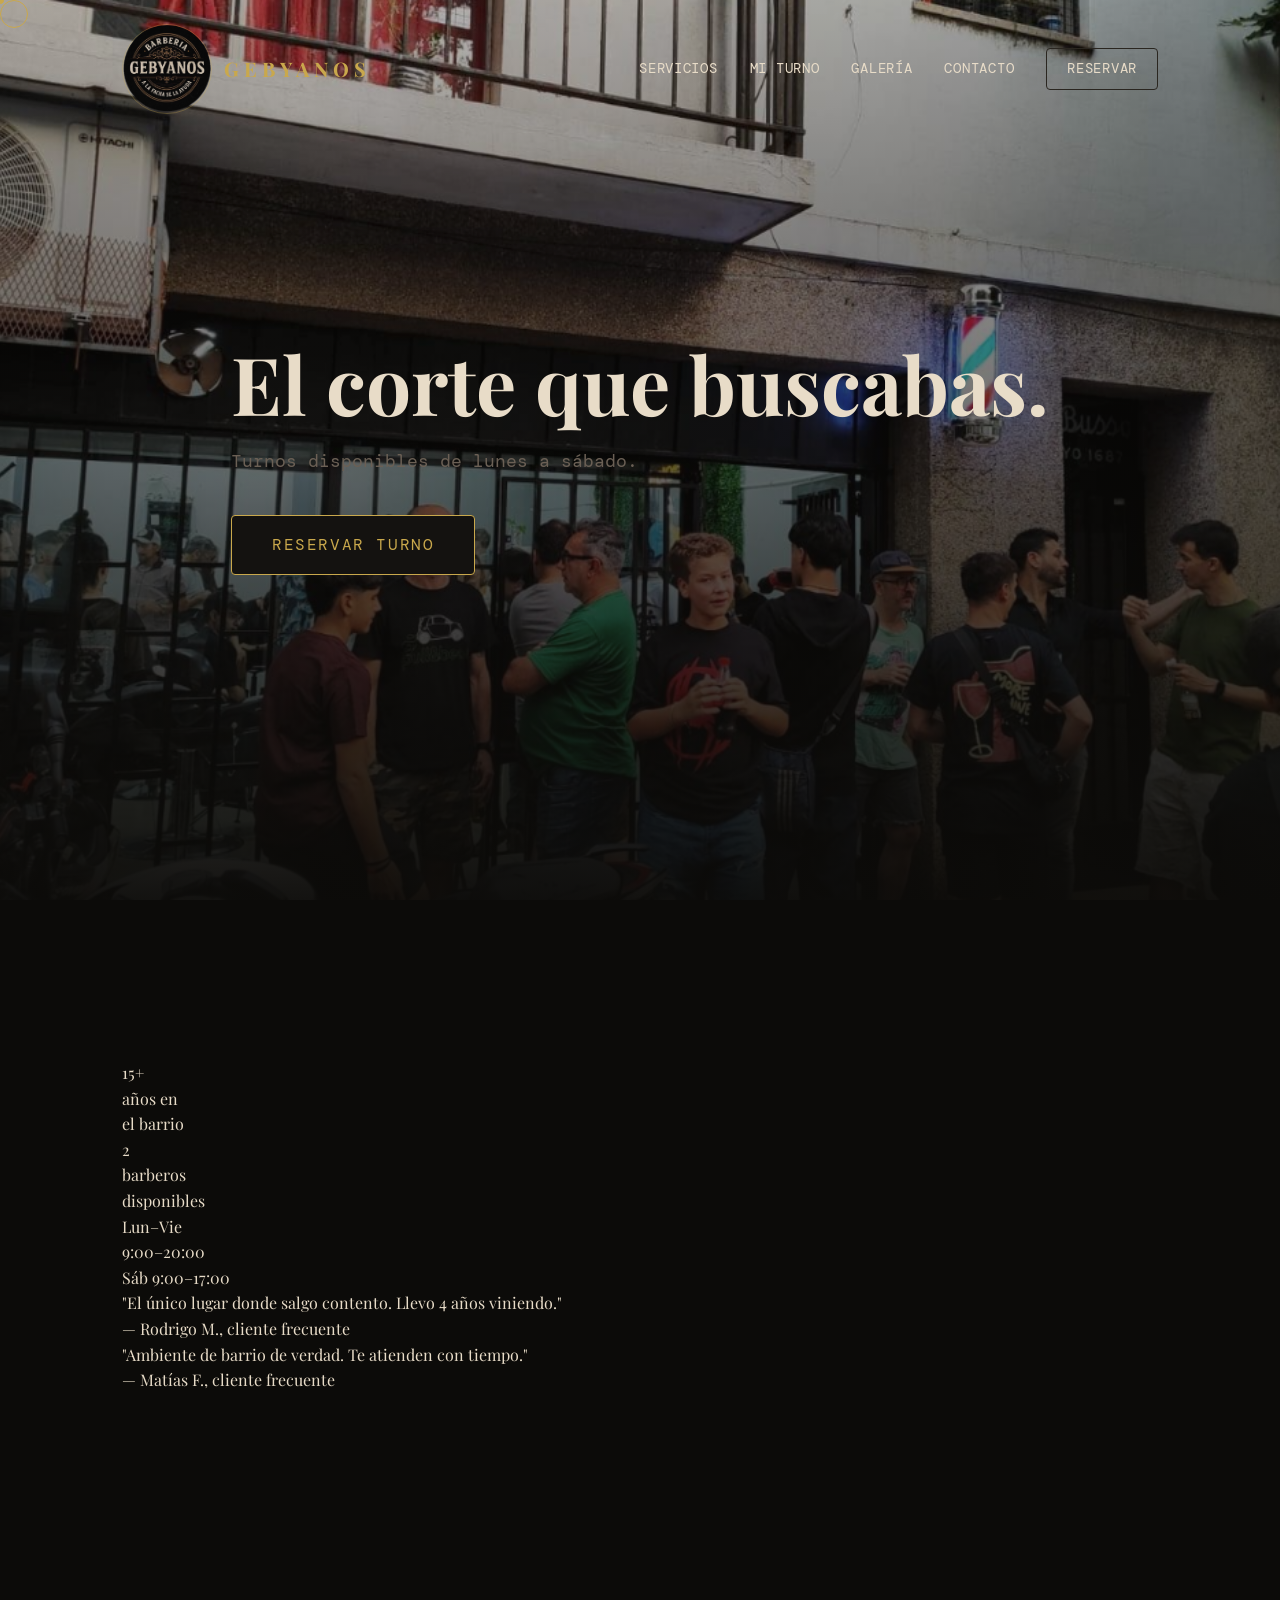
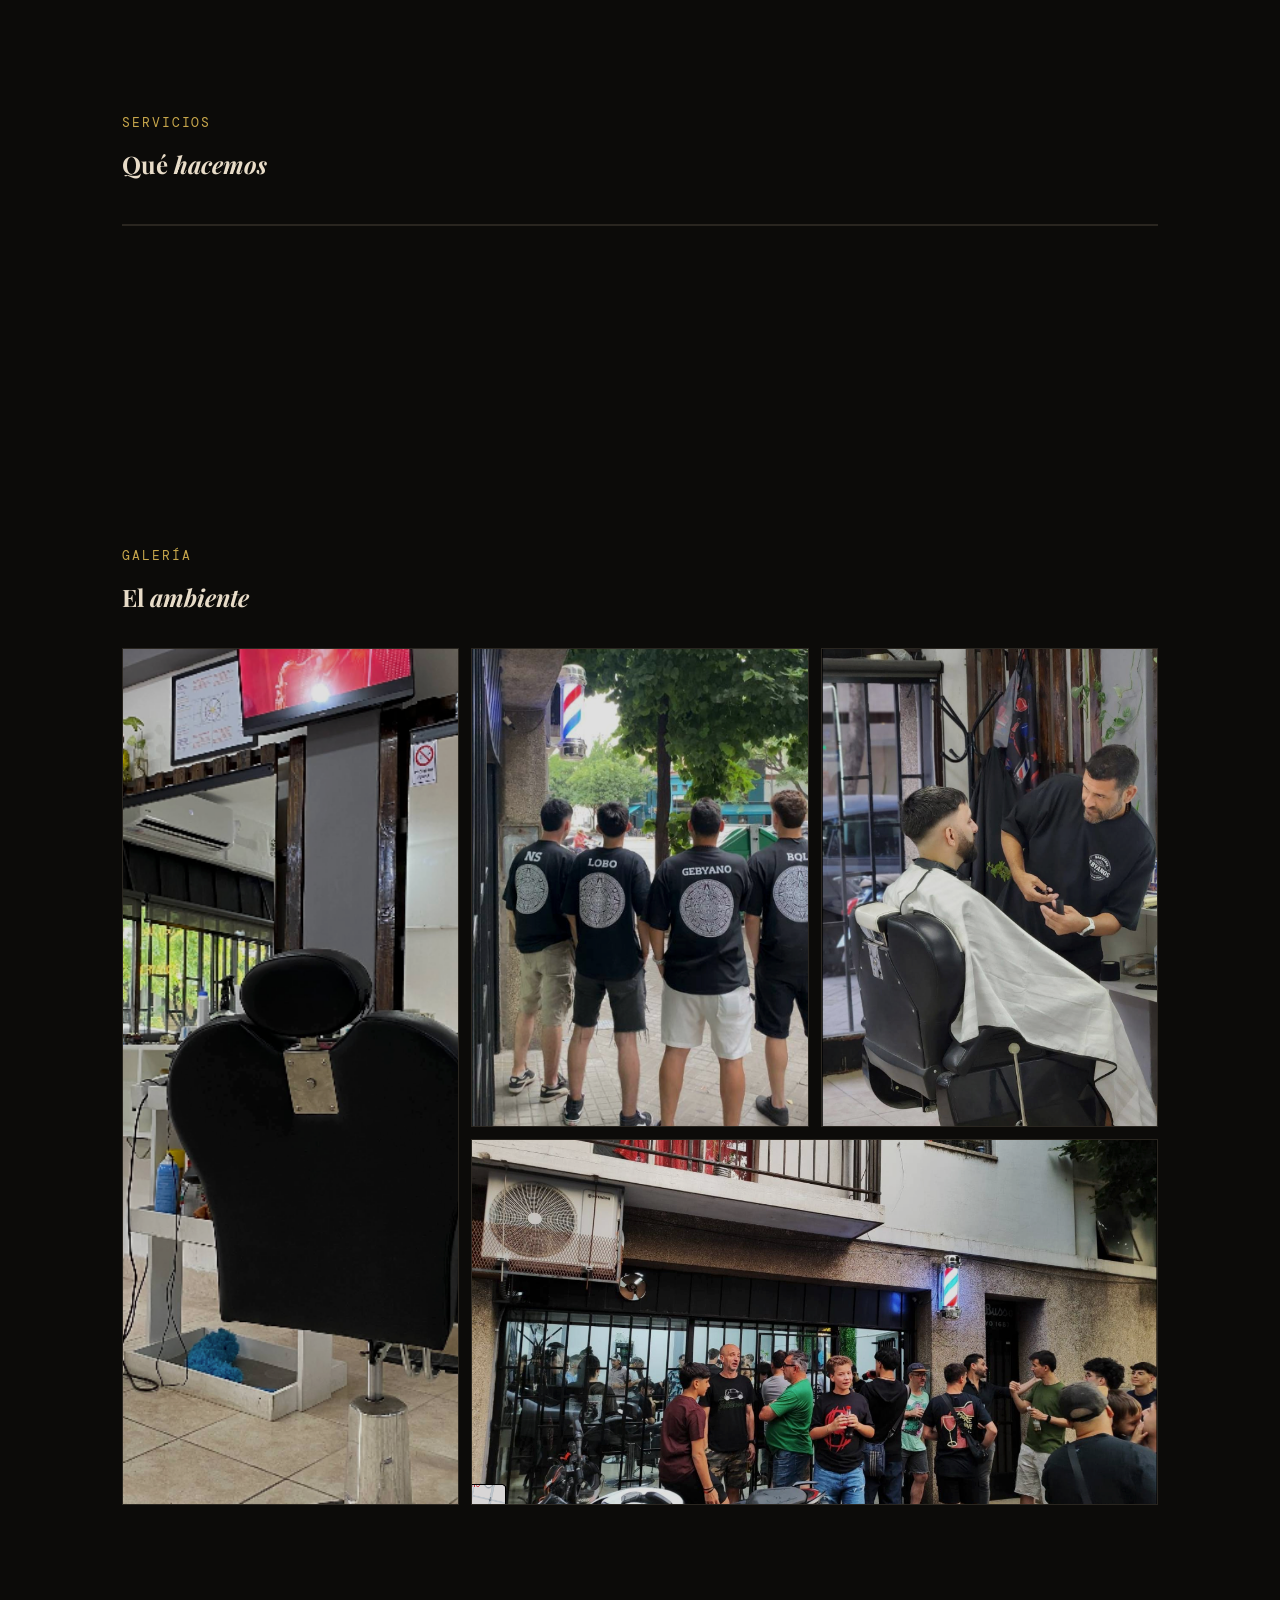
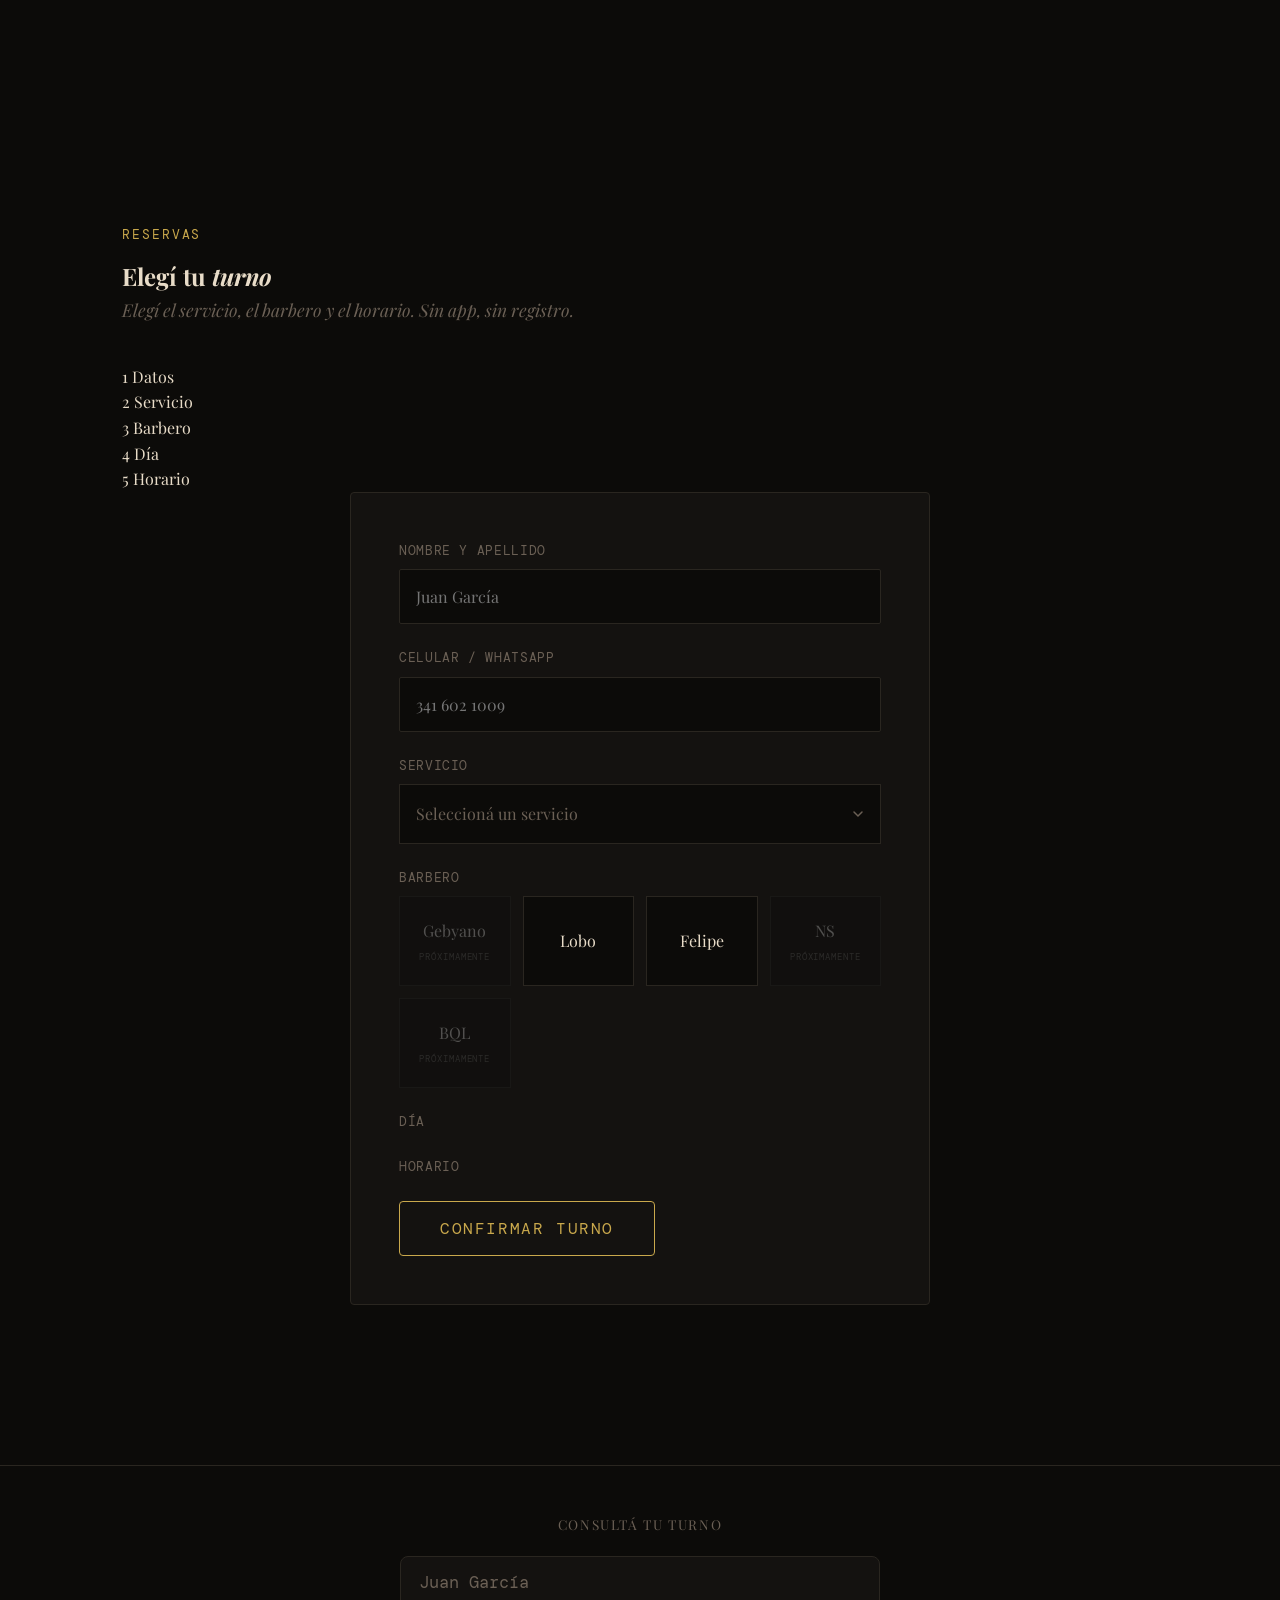
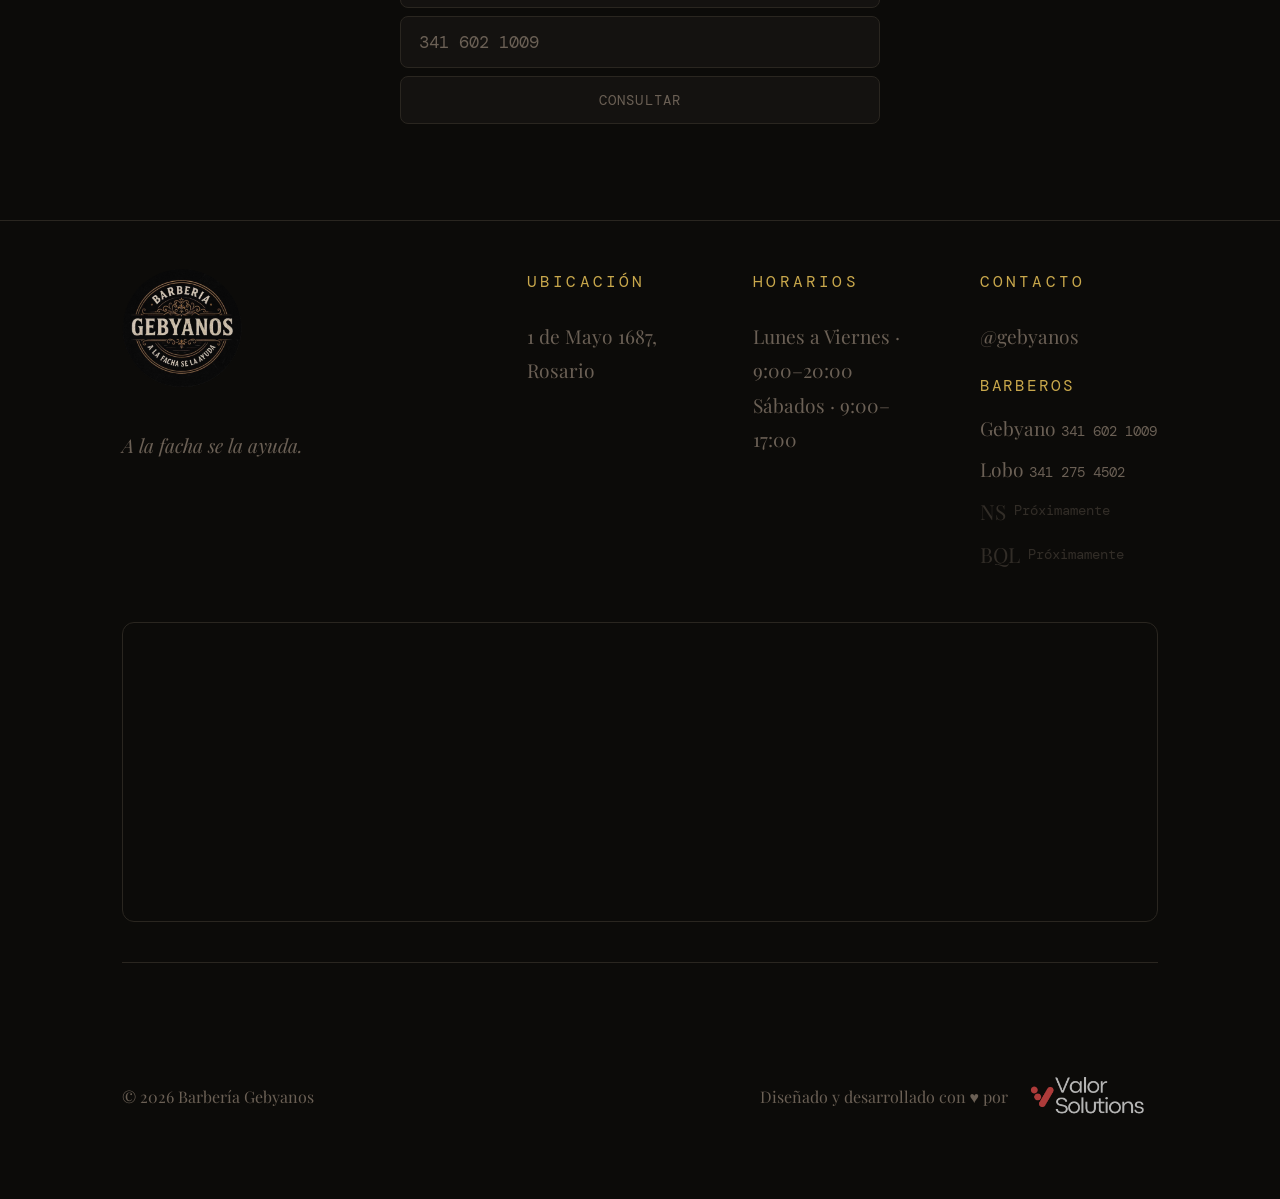
==== public/index.html @ 4392ec35 "feat(html): add social proof section, move gallery, add form steps and WA fallback markup Co-Authore" ====
<!DOCTYPE html>
<html lang="es">

<head>
    <meta charset="UTF-8">
    <meta name="viewport" content="width=device-width, initial-scale=1.0">
    <title>Gebyanos | Barbería de Barrio, Nivel de Autor</title>
    <meta name="description"
        content="Barbería clásica con estilo moderno en el corazón del barrio. Cortes de autor, afeitados tradicionales y atención personalizada.">

    <!-- Fonts -->
    <link rel="preconnect" href="https://fonts.googleapis.com">
    <link rel="preconnect" href="https://fonts.gstatic.com" crossorigin>
    <link
        href="https://fonts.googleapis.com/css2?family=DM+Mono:ital,wght@0,300;0,400;0,500;1,300;1,400;1,500&family=Playfair+Display:ital,wght@0,400..900;1,400..900&display=swap"
        rel="stylesheet">

    <link rel="stylesheet" href="css/style.css">
</head>

<body>
    <div id="custom-cursor">
        <div class="cursor-dot"></div>
        <div class="cursor-ring"></div>
    </div>

    <nav id="navbar">
        <div class="container nav-content">
            <a href="#" class="nav-logo">
                <img src="img/logo.jpg" alt="Gebyanos" class="nav-logo-img">
                <span>Gebyanos</span>
            </a>
            <div class="nav-links" id="nav-links">
                <a href="#servicios">Servicios</a>
                <a href="#mi-turno">Mi turno</a>
                <a href="#galeria">Galería</a>
                <a href="#contacto">Contacto</a>
                <a href="#reservar" class="btn-nav">Reservar</a>
            </div>
            <button class="nav-hamburger" id="nav-hamburger" aria-label="Menú">
                <span></span>
                <span></span>
                <span></span>
            </button>
        </div>
    </nav>

    <main>
        <section id="hero">
            <div class="hero-bg"></div>
            <div class="container hero-content">
                <h1 id="scramble-text" class="reveal">El corte que buscabas.</h1>
                <p class="subtitle reveal" style="transition-delay: 100ms;">Turnos disponibles de lunes a sábado.</p>
                <div class="hero-actions reveal" style="transition-delay: 200ms;">
                    <a href="#reservar" class="btn magnetic">Reservar turno</a>
                </div>
            </div>
        </section>

        <section id="prueba-social">
            <div class="container">
                <div class="stats-row reveal">
                    <div class="stat-item">
                        <div class="stat-number">15+</div>
                        <div class="stat-label">años en<br>el barrio</div>
                    </div>
                    <div class="stat-divider"></div>
                    <div class="stat-item">
                        <div class="stat-number">2</div>
                        <div class="stat-label">barberos<br>disponibles</div>
                    </div>
                    <div class="stat-divider"></div>
                    <div class="stat-item">
                        <div class="stat-number">Lun–Vie</div>
                        <div class="stat-label">9:00–20:00<br>Sáb 9:00–17:00</div>
                    </div>
                </div>
                <div class="testimonios-grid reveal" style="transition-delay: 100ms;">
                    <div class="testimonio-card">
                        <p class="testimonio-texto">"El único lugar donde salgo contento. Llevo 4 años viniendo."</p>
                        <div class="testimonio-autor">— Rodrigo M., cliente frecuente</div>
                    </div>
                    <div class="testimonio-card">
                        <p class="testimonio-texto">"Ambiente de barrio de verdad. Te atienden con tiempo."</p>
                        <div class="testimonio-autor">— Matías F., cliente frecuente</div>
                    </div>
                </div>
            </div>
        </section>

        <section id="servicios">
            <div class="container">
                <div class="section-label">Servicios</div>
                <h2>Qué <em>hacemos</em></h2>

                <div id="servicios-grid" class="servicios-grid reveal"></div>

                <!-- Promos -->
                <div id="promos-wrapper" class="promos-wrapper reveal" style="display:none">
                    <div class="section-label" style="margin-top: 4rem;">Promos</div>
                    <div id="promos-grid" class="promos-grid"></div>
                </div>

            </div>
        </section>

        <section id="galeria">
            <div class="container">
                <div class="section-label">Galería</div>
                <h2>El <em>ambiente</em></h2>
                <div class="galeria-grid reveal">
                    <div class="galeria-item">
                        <img src="img/foto-3.jpg" alt="Barbero en acción" loading="lazy">
                    </div>
                    <div class="galeria-item">
                        <img src="img/foto-2.jpg" alt="Equipo Gebyanos" loading="lazy">
                    </div>
                    <div class="galeria-item">
                        <img src="img/foto-1.jpg" alt="Interior del local" loading="lazy">
                    </div>
                    <div class="galeria-item">
                        <img src="img/foto-4.jpg" alt="El local" loading="lazy">
                    </div>
                </div>
            </div>
        </section>

        <section id="reservar">
            <div class="container">
                <div class="section-label">Reservas</div>
                <h2>Elegí tu <em>turno</em></h2>
                <p class="reservar-sub reveal">Elegí el servicio, el barbero y el horario. Sin app, sin registro.
                </p>

                <div class="form-steps reveal" id="form-steps">
                    <div class="form-step active" data-step="1">
                        <span class="step-num">1</span>
                        <span class="step-label">Datos</span>
                    </div>
                    <div class="form-step" data-step="2">
                        <span class="step-num">2</span>
                        <span class="step-label">Servicio</span>
                    </div>
                    <div class="form-step" data-step="3">
                        <span class="step-num">3</span>
                        <span class="step-label">Barbero</span>
                    </div>
                    <div class="form-step" data-step="4">
                        <span class="step-num">4</span>
                        <span class="step-label">Día</span>
                    </div>
                    <div class="form-step" data-step="5">
                        <span class="step-num">5</span>
                        <span class="step-label">Horario</span>
                    </div>
                </div>

                <form id="reserva-form" class="reserva-form reveal">

                    <div class="form-group">
                        <label>Nombre y apellido</label>
                        <input type="text" id="reserva-nombre" placeholder="Juan García" autocomplete="off"
                            required>
                    </div>

                    <div class="form-group">
                        <label>Celular / WhatsApp</label>
                        <input type="tel" id="reserva-telefono" placeholder="341 602 1009" autocomplete="tel"
                            required>
                    </div>

                    <div class="form-group">
                        <label>Servicio</label>
                        <div class="custom-select" id="custom-select-servicio">
                            <div class="custom-select-trigger" role="button" tabindex="0"
                                 aria-haspopup="listbox" aria-expanded="false"
                                 aria-controls="select-servicio-dropdown">
                                <span id="select-servicio-display">Seleccioná un servicio</span>
                                <svg width="12" height="12" viewBox="0 0 12 12" fill="none" aria-hidden="true">
                                    <path d="M2 4l4 4 4-4" stroke="currentColor" stroke-width="1.5"
                                        stroke-linecap="round" />
                                </svg>
                            </div>
                            <div class="custom-select-dropdown" role="listbox"
                                 id="select-servicio-dropdown" aria-label="Servicio">
                                <div class="select-option" role="option" aria-selected="false" data-value="Corte">Corte</div>
                                <div class="select-option" role="option" aria-selected="false" data-value="Corte + Barba">Corte + Barba</div>
                                <div class="select-option" role="option" aria-selected="false" data-value="Barba">Barba</div>
                                <div class="select-option" role="option" aria-selected="false" data-value="Afeitado">Afeitado</div>
                                <div class="select-option" role="option" aria-selected="false" data-value="Niños 10-13 años">Niños 10–13 años</div>
                                <div class="select-option" role="option" aria-selected="false" data-value="Niños 0-9 años">Niños 0–9 años</div>
                            </div>
                        </div>
                        <input type="hidden" name="servicio" id="servicio-value" required>
                    </div>

                    <div class="form-group">
                        <label>Barbero</label>
                        <div class="barberos-grid" id="barberos-grid"></div>
                    </div>

                    <div class="form-group" id="day-picker-wrapper">
                        <label id="day-picker-label">Día</label>
                        <div id="day-picker" aria-live="polite" aria-labelledby="day-picker-label" style="display:none;"></div>
                    </div>

                    <div class="form-group" id="slot-picker-wrapper">
                        <label id="slot-picker-label">Horario</label>
                        <div id="slot-picker" aria-live="polite" aria-labelledby="slot-picker-label" style="display:none;"></div>
                        <div id="slots-fallback" class="slots-fallback" style="display:none;">
                            <p>No pudimos cargar los horarios disponibles.</p>
                            <a id="slots-fallback-wa" href="#" target="_blank" rel="noopener" class="btn-slots-fallback">
                                Escribinos por WhatsApp →
                            </a>
                        </div>
                    </div>

                    <button type="submit" class="btn magnetic btn-incomplete" id="reserva-btn">
                        Confirmar turno
                    </button>
                    <div id="reserva-btn-tooltip" class="reserva-btn-tooltip" style="display:none;">
                        Completá los pasos anteriores para confirmar.
                    </div>

                </form>

                <!-- ── Pantalla de confirmación ── -->
                <div id="reserva-confirmacion" style="display:none">
                  <div class="confirm-wrap">
                    <div class="confirm-icon">✓</div>
                    <h3 class="confirm-title">Turno confirmado</h3>
                    <div class="confirm-details" id="confirm-details"></div>
                    <div class="confirm-actions">
                      <a id="btn-gcal" href="#" target="_blank" rel="noopener" class="btn-confirm-cal">
                        <svg viewBox="0 0 24 24" fill="none" stroke="currentColor" stroke-width="1.5"><rect x="3" y="4" width="18" height="18" rx="2"/><line x1="16" y1="2" x2="16" y2="6"/><line x1="8" y1="2" x2="8" y2="6"/><line x1="3" y1="10" x2="21" y2="10"/></svg>
                        Agregar al calendario
                      </a>
                      <button class="btn-confirm-new" id="btn-nueva-reserva">Hacer otra reserva</button>
                    </div>
                  </div>
                </div>
            </div>
        </section>

        <!-- ── Consultar mi turno ── -->
        <section id="mi-turno">
          <div class="container">
            <div class="mi-turno-wrap">
              <div class="mi-turno-label">Consultá tu turno</div>
              <div class="mi-turno-form">
                <input type="text" id="mi-turno-nombre" placeholder="Juan García" autocomplete="off">
                <input type="tel" id="mi-turno-tel" placeholder="341 602 1009" autocomplete="tel">
                <button id="mi-turno-btn">Consultar</button>
              </div>
              <div id="mi-turno-result"></div>
            </div>
          </div>
        </section>

    </main>

    <footer id="contacto">
        <div class="container">
            <div class="footer-grid">
                <div class="footer-col">
                    <img src="img/logo.jpg" alt="Gebyanos" class="footer-logo">
                    <p class="footer-tagline">A la facha se la ayuda.</p>
                </div>
                <div class="footer-col">
                    <div class="footer-label">Ubicación</div>
                    <p>1 de Mayo 1687, Rosario</p>
                </div>
                <div class="footer-col">
                    <div class="footer-label">Horarios</div>
                    <p>Lunes a Viernes · 9:00–20:00</p>
                    <p>Sábados · 9:00–17:00</p>
                </div>
                <div class="footer-col">
                    <div class="footer-label">Contacto</div>
                    <a href="https://instagram.com/gebyanos" target="_blank">@gebyanos</a>
                    <div class="footer-barberos">
                        <div class="footer-barbero-label">Barberos</div>
                        <a href="https://wa.me/5493416021009" target="_blank" class="footer-barbero-link">
                            Gebyano <span>341 602 1009</span>
                        </a>
                        <a href="https://wa.me/5493412754502" target="_blank" class="footer-barbero-link">
                            Lobo <span>341 275 4502</span>
                        </a>
                        <span class="footer-barbero-link footer-barbero-muted">NS <span>Próximamente</span></span>
                        <span class="footer-barbero-link footer-barbero-muted">BQL <span>Próximamente</span></span>
                    </div>
                </div>
            </div>
            <div class="footer-map">
                <iframe
                    src="https://maps.google.com/maps?q=1+de+Mayo+1687,+Rosario,+Santa+Fe,+Argentina&output=embed"
                    loading="lazy"
                    allowfullscreen
                    referrerpolicy="no-referrer-when-downgrade"
                    title="Ubicación Barbería Gebyanos">
                </iframe>
            </div>
            <div class="footer-bottom">
                <p>© 2026 Barbería Gebyanos</p>
                <span class="footer-credit">
                    Diseñado y desarrollado con ♥ por
                    <a href="https://valor-solutions.pages.dev" target="_blank">
                        <img src="img/Valor Solutions-blanca.png" alt="Valor Solutions" class="footer-vs-logo">
                    </a>
                </span>
            </div>
        </div>
    </footer>

    <script src="js/main.js?v=1.1"></script>
</body>

</html>
---- public/css/style.css ----
:root {
  --bg: #0c0b09;
  --surface: #141210;
  --border: #2a2620;
  --gold: #c9a84c;
  --text: #e8dcc8;
  --muted: #6b6055;

  --font-serif: 'Playfair Display', serif;
  --font-mono: 'DM Mono', monospace;

  --transition: all 0.4s cubic-bezier(0.23, 1, 0.32, 1);
}

* {
  margin: 0;
  padding: 0;
  box-sizing: border-box;
  -webkit-font-smoothing: antialiased;
}

html {
  scroll-behavior: smooth;
  cursor: none;
  /* Custom cursor */
}

body {
  background-color: var(--bg);
  color: var(--text);
  font-family: var(--font-serif);
  line-height: 1.6;
  overflow-x: hidden;
}

a,
button,
select,
input,
textarea {
  cursor: inherit;
  /* Inherit from html to use custom cursor */
}

.container {
  max-width: 1100px;
  margin: 0 auto;
  padding: 0 2rem;
}

.text-center {
  text-align: center;
}

.max-w-sm {
  max-width: 500px;
  margin-left: auto;
  margin-right: auto;
}

.w-full {
  width: 100%;
}

/* Custom Cursor */
#custom-cursor {
  position: fixed;
  top: 0;
  left: 0;
  pointer-events: none;
  z-index: 9999;
}

.cursor-dot {
  width: 8px;
  height: 8px;
  background: var(--gold);
  border-radius: 50%;
  position: absolute;
  transform: translate(-50%, -50%);
}

.cursor-ring {
  width: 28px;
  height: 28px;
  border: 1px solid var(--gold);
  border-radius: 50%;
  position: absolute;
  transform: translate(-50%, -50%);
  transition: width 0.3s, height 0.3s, border-color 0.3s;
}

body.active-hover .cursor-ring {
  width: 48px;
  height: 48px;
  background: rgba(201, 168, 76, 0.1);
  border-color: transparent;
}

body.mousedown .cursor-ring {
  width: 20px;
  height: 20px;
}

/* Nav */
#navbar {
  position: fixed;
  top: 0;
  width: 100%;
  z-index: 100;
  padding: 1.5rem 0;
  transition: background 0.4s cubic-bezier(0.23, 1, 0.32, 1),
              padding 0.4s cubic-bezier(0.23, 1, 0.32, 1);
}

#navbar.scrolled {
  background: rgba(12, 11, 9, 0.9);
  backdrop-filter: blur(12px);
  padding: 1rem 0;
  border-bottom: 1px solid var(--border);
}

.nav-content {
  display: flex;
  justify-content: space-between;
  align-items: center;
}

.nav-logo {
  display: flex;
  align-items: center;
  gap: 0.75rem;
  text-decoration: none;
}

.nav-logo-img {
  width: 90px;
  height: 90px;
  border-radius: 50%;
  object-fit: cover;
  border: 1px solid rgba(201, 168, 76, 0.3);
  /* Using alpha for gold-dim if not defined */
}

.nav-logo span {
  font-family: 'Playfair Display', serif;
  font-size: 1.25rem;
  font-weight: 700;
  letter-spacing: 0.25em;
  text-transform: uppercase;
  color: var(--gold);
}

.nav-links {
  display: flex;
  gap: 2rem;
  align-items: center;
}

.nav-links a {
  text-decoration: none;
  color: var(--text);
  font-family: var(--font-mono);
  font-size: 0.9rem;
  text-transform: uppercase;
  letter-spacing: 0.05em;
  transition: color 0.3s;
}

.nav-links a:hover {
  color: var(--gold);
}

.btn-nav {
  padding: 0.5rem 1.25rem;
  border: 1px solid var(--border);
  border-radius: 4px;
}

/* Hero */
#hero {
  height: 100vh;
  display: flex;
  align-items: center;
  position: relative;
  overflow: hidden;
}

.grid-bg {
  position: absolute;
  top: 0;
  left: 0;
  width: 100%;
  height: 100%;
  background-image:
    linear-gradient(var(--border) 1px, transparent 1px),
    linear-gradient(90deg, var(--border) 1px, transparent 1px);
  background-size: 50px 50px;
  opacity: 0.15;
  z-index: -1;
}

#hero .hero-bg {
  position: absolute;
  inset: 0;
  background-image: url('../img/foto-4.jpg');
  background-size: cover;
  background-position: center 30%;
  z-index: 0;
}

#hero .hero-bg::after {
  content: '';
  position: absolute;
  inset: 0;
  background: linear-gradient(to top,
      rgba(12, 11, 9, 0.97) 0%,
      rgba(12, 11, 9, 0.6) 50%,
      rgba(12, 11, 9, 0.3) 100%);
}

.hero-content {
  position: relative;
  z-index: 1;
}

.subtitle {
  font-family: var(--font-mono);
  color: var(--muted);
  font-size: 1.1rem;
  margin-bottom: 2.5rem;
}

/* Buttons */
.btn {
  display: inline-block;
  padding: 1rem 2.5rem;
  background: var(--surface);
  color: var(--gold);
  text-decoration: none;
  font-family: var(--font-mono);
  font-size: 1rem;
  text-transform: uppercase;
  letter-spacing: 0.1em;
  border: 1px solid var(--gold);
  border-radius: 4px;
  transition: var(--transition);
  position: relative;
  overflow: hidden;
}

.btn:hover {
  background: var(--gold);
  color: var(--bg);
}

/* Sections */
section {
  padding: 10rem 0;
  scroll-margin-top: 90px;
}

.section-title {
  font-size: 3rem;
  margin-bottom: 4rem;
  position: relative;
  display: inline-block;
}

.section-title::after {
  content: '';
  position: absolute;
  bottom: -10px;
  left: 50%;
  transform: translateX(-50%);
  width: 40px;
  height: 1px;
  background: var(--gold);
}

.section-label {
  font-family: var(--font-mono);
  font-size: 0.8rem;
  letter-spacing: 0.15em;
  text-transform: uppercase;
  color: var(--gold);
  margin-bottom: 0.75rem;
}

/* Services */
.servicios-grid {
  display: grid;
  grid-template-columns: repeat(3, 1fr);
  gap: 1px;
  background: var(--border);
  border: 1px solid var(--border);
  margin-top: 2.5rem;
}

.servicio-card {
  background: var(--surface);
  padding: 2rem 1.75rem;
  display: flex;
  flex-direction: column;
  gap: 0.5rem;
  transition: background 250ms;
  align-items: flex-start;
  /* Reset align-items from previous project */
  text-align: left;
}

.servicio-card:hover {
  background: #1e1b17;
  transform: none;
  /* Disable previous transform */
}

.servicio-nombre {
  font-family: 'Playfair Display', serif;
  font-size: 1.6rem;
  color: var(--text);
}

.servicio-incluye {
  font-size: 1rem;
  color: var(--muted);
  font-style: italic;
  line-height: 1.5;
  flex: 1;
}

.servicio-precio {
  font-family: 'DM Mono', monospace;
  font-size: 1.3rem;
  color: var(--gold);
  margin-top: 0.75rem;
}

/* Promos */
.promos-grid {
  display: grid;
  grid-template-columns: repeat(3, 1fr);
  gap: 1rem;
  margin-top: 1.5rem;
}

.promo-card {
  border: 1px solid var(--border);
  padding: 1.75rem;
  position: relative;
  background: var(--surface);
  transition: border-color 250ms;
}

.promo-card:hover {
  border-color: var(--gold-dim);
}

.promo-especial {
  border-color: var(--gold-dim);
}

.promo-badge {
  font-family: 'DM Mono', monospace;
  font-size: 0.6rem;
  letter-spacing: 0.15em;
  text-transform: uppercase;
  color: var(--gold);
  border: 1px solid rgba(201, 168, 76, 0.3);
  /* Using alpha for gold-dim */
  display: inline-block;
  padding: 0.2rem 0.6rem;
  margin-bottom: 0.75rem;
}

.promo-nombre {
  font-family: 'Playfair Display', serif;
  font-size: 1.6rem;
  color: var(--text);
  margin-bottom: 0.5rem;
}

.promo-precio {
  font-family: 'DM Mono', monospace;
  font-size: 1.3rem;
  color: var(--gold);
  margin-bottom: 0.5rem;
}

.promo-precio span {
  font-size: 0.75rem;
  color: var(--muted);
}

.promo-nota {
  font-size: 1rem;
  color: var(--muted);
  font-style: italic;
  line-height: 1.5;
}

/* Gallery - Mosaic Grid */
.galeria-grid {
  display: grid;
  grid-template-columns: repeat(3, 1fr);
  grid-template-rows: auto;
  gap: 0.75rem;
  margin-top: 2rem;
}

/* foto-3 ocupa 2 filas — es la más impactante (barbero trabajando) */
.galeria-item:nth-child(1) {
  grid-row: span 2;
}

.galeria-item {
  overflow: hidden;
  border: 1px solid var(--border);
  background: var(--surface);
}

.galeria-item img {
  width: 100%;
  height: 100%;
  object-fit: cover;
  display: block;
  filter: brightness(0.88);
  transition: filter 400ms cubic-bezier(0.16, 1, 0.3, 1),
    transform 400ms cubic-bezier(0.16, 1, 0.3, 1);
}

.galeria-item:hover img {
  filter: brightness(1);
  transform: scale(1.03);
}

/* foto-4 (exterior con gente) ocupa el ancho completo abajo */
.galeria-item:nth-child(4) {
  grid-column: span 2;
}

/* Forms */
#reserva-form {
  background: var(--surface);
  padding: 3rem;
  border: 1px solid var(--border);
  border-radius: 4px;
}

.form-group {
  margin-bottom: 1.5rem;
  text-align: left;
}

.form-group label {
  display: block;
  font-family: var(--font-mono);
  font-size: 0.8rem;
  color: var(--muted);
  margin-bottom: 0.5rem;
  text-transform: uppercase;
  letter-spacing: 0.05em;
}

input,
textarea {
  width: 100%;
  padding: 1rem;
  background: var(--bg);
  border: 1px solid var(--border);
  color: var(--text);
  font-family: var(--font-serif);
  font-size: 1rem;
  border-radius: 2px;
  transition: border-color 0.3s;
}

input:focus,
textarea:focus {
  outline: none;
  border-color: var(--gold);
}

.custom-select {
  position: relative;
  user-select: none;
}

.custom-select-trigger {
  width: 100%;
  background: var(--bg);
  border: 1px solid var(--border);
  color: var(--muted);
  padding: 1rem;
  font-family: var(--font-serif);
  font-size: 1rem;
  display: flex;
  justify-content: space-between;
  align-items: center;
  cursor: pointer;
  transition: border-color 250ms, color 250ms;
}

.custom-select-trigger:hover,
.custom-select.open .custom-select-trigger {
  border-color: var(--gold);
  color: var(--text);
}

.custom-select-trigger svg {
  color: var(--muted);
  transition: transform 250ms cubic-bezier(0.16, 1, 0.3, 1);
  flex-shrink: 0;
}

.custom-select.open .custom-select-trigger svg {
  transform: rotate(180deg);
}

.custom-select-dropdown {
  position: absolute;
  top: calc(100% + 4px);
  left: 0;
  right: 0;
  background: var(--surface);
  border: 1px solid var(--gold);
  z-index: 50;
  opacity: 0;
  transform: translateY(-8px);
  pointer-events: none;
  transition: opacity 200ms, transform 200ms cubic-bezier(0.16, 1, 0.3, 1);
  max-height: 320px;
  overflow-y: auto;
}

.custom-select.open .custom-select-dropdown {
  opacity: 1;
  transform: translateY(0);
  pointer-events: all;
}

.select-option {
  padding: 0.85rem 1rem;
  display: flex;
  justify-content: space-between;
  align-items: center;
  cursor: pointer;
  font-family: var(--font-serif);
  font-size: 1rem;
  color: var(--text);
  transition: background 150ms;
  border-bottom: 1px solid var(--border);
}

.select-option:last-child {
  border-bottom: none;
}

.select-option:hover {
  background: rgba(201, 168, 76, 0.08);
}

.select-option.selected {
  color: var(--gold);
}

.select-option span {
  font-family: var(--font-mono);
  font-size: 0.75rem;
  color: var(--gold);
}

.select-option-divider {
  border-top: 1px solid var(--gold) !important;
}

textarea {
  height: 120px;
  resize: vertical;
}

.form-status {
  margin-top: 1.5rem;
  font-family: var(--font-mono);
  font-size: 0.9rem;
  text-align: center;
}

.form-status.success {
  color: #81c784;
}

.form-status.error {
  color: #e57373;
}

/* ── Mi turno ── */
#mi-turno {
  padding: 3rem 0 4rem;
  border-top: 1px solid var(--border);
  scroll-margin-top: 90px;
}
.mi-turno-wrap {
  max-width: 480px; margin: 0 auto; text-align: center;
}
.mi-turno-label {
  font-size: 0.85rem; letter-spacing: 0.12em; text-transform: uppercase;
  color: var(--muted); margin-bottom: 1.25rem;
}
.mi-turno-form {
  display: flex; flex-direction: column; gap: 0.5rem;
}
.mi-turno-form input {
  width: 100%; background: var(--surface); border: 1px solid var(--border); border-radius: 8px;
  color: var(--text); font-family: var(--font-mono); font-size: 1.05rem;
  padding: 0.875rem 1.125rem; outline: none; transition: border-color 200ms;
}
.mi-turno-form input:focus { border-color: var(--gold); }
.mi-turno-form input::placeholder { color: var(--muted); }
.mi-turno-form button {
  width: 100%; background: var(--surface); border: 1px solid var(--border); border-radius: 8px;
  color: var(--muted); font-family: var(--font-mono); font-size: 0.875rem;
  letter-spacing: 0.08em; text-transform: uppercase;
  padding: 0.875rem 1.5rem; cursor: pointer;
  transition: color 200ms, border-color 200ms;
}
.mi-turno-form button:hover { color: var(--text); border-color: var(--muted); }
#mi-turno-result { margin-top: 1rem; min-height: 1rem; }
.mi-turno-card {
  background: var(--surface); border: 1px solid var(--border); border-radius: 10px;
  padding: 1.25rem 1.5rem; text-align: left;
}
.mi-turno-card-fecha {
  font-family: var(--font-serif); font-size: 1.1rem; color: var(--gold);
  margin-bottom: 0.75rem;
}
.mi-turno-card-rows { display: flex; flex-direction: column; gap: 0.375rem; }
.mi-turno-card-row {
  display: flex; justify-content: space-between; align-items: center;
  font-size: 0.8rem; padding: 0.375rem 0;
  border-bottom: 1px solid var(--border);
}
.mi-turno-card-row:last-child { border-bottom: none; }
.mi-turno-card-row span:first-child { color: var(--muted); }
.mi-turno-card-row span:last-child  { color: var(--text); font-weight: 500; }
.mi-turno-none {
  font-size: 0.82rem; color: var(--muted); padding: 0.5rem 0;
}
.mi-turno-loading { font-size: 0.82rem; color: var(--muted); padding: 0.5rem 0; }
.mi-turno-actions {
  display: flex; gap: 0.5rem; margin-top: 1rem; padding-top: 0.75rem;
  border-top: 1px solid var(--border);
}
.mi-turno-edit-btn, .mi-turno-cancel-btn {
  flex: 1; padding: 0.5rem 0.75rem; border-radius: 6px; font-family: var(--font-mono);
  font-size: 0.75rem; border: 1px solid var(--border); background: transparent;
  transition: color 200ms, border-color 200ms;
}
.mi-turno-edit-btn { color: var(--text); }
.mi-turno-edit-btn:hover { border-color: var(--gold); color: var(--gold); }
.mi-turno-cancel-btn { color: var(--muted); }
.mi-turno-cancel-btn:hover { border-color: #e05252; color: #e05252; }
.mi-turno-confirm-cancel {
  background: var(--surface); border: 1px solid var(--border); border-radius: 10px;
  padding: 1rem 1.25rem; margin-top: 0.5rem; text-align: center;
}
.mi-turno-confirm-cancel p { font-size: 0.85rem; margin-bottom: 0.75rem; }
.mi-turno-confirm-btns { display: flex; gap: 0.5rem; justify-content: center; }
.mi-turno-confirm-btns button {
  padding: 0.4rem 1rem; border-radius: 6px; font-family: var(--font-mono);
  font-size: 0.75rem; border: 1px solid var(--border); background: transparent; color: var(--muted);
  transition: color 200ms, border-color 200ms;
}
.mi-turno-confirm-btns button:first-child:hover { color: #e05252; border-color: #e05252; }
.mi-turno-confirm-btns button:last-child:hover { color: var(--text); border-color: var(--muted); }
.mi-turno-edit-panel-inner {
  background: var(--surface); border: 1px solid var(--border); border-radius: 10px;
  padding: 1.25rem; margin-top: 0.5rem;
}
.mi-turno-edit-section-label {
  font-size: 0.68rem; letter-spacing: 0.1em; text-transform: uppercase;
  color: var(--muted); margin-bottom: 0.75rem;
}
.mi-turno-edit-footer {
  display: none; gap: 0.5rem; margin-top: 1rem;
}
.mi-turno-edit-confirm {
  flex: 1; padding: 0.6rem 1rem; background: var(--gold); color: #0c0b09;
  border: none; border-radius: 6px; font-family: var(--font-mono); font-size: 0.8rem;
  font-weight: 500;
}
.mi-turno-edit-confirm:hover { opacity: 0.9; }
.mi-turno-edit-cancelar {
  padding: 0.6rem 1rem; background: transparent; border: 1px solid var(--border);
  border-radius: 6px; font-family: var(--font-mono); font-size: 0.8rem; color: var(--muted);
}
.mi-turno-edit-cancelar:hover { color: var(--text); border-color: var(--muted); }

/* Footer */
footer {
  margin-top: 0;
  padding-top: 3rem;
  padding-bottom: 2rem;
  border-top: 1px solid var(--border);
  scroll-margin-top: 90px;
}

.footer-grid {
  display: grid;
  grid-template-columns: 2fr 1fr 1fr 1fr;
  gap: 3rem;
  margin-bottom: 3rem;
}

.footer-logo {
  width: 120px;
  height: 120px;
  border-radius: 50%;
  object-fit: cover;
  margin-bottom: 2rem;
}

.footer-tagline {
  font-style: italic;
  color: var(--muted);
  font-size: 1.1rem;
}

.footer-label {
  font-family: var(--font-mono);
  font-size: 1rem;
  letter-spacing: 0.2em;
  text-transform: uppercase;
  color: var(--gold);
  margin-bottom: 1.5rem;
}

.footer-col p,
.footer-col a {
  font-size: 1.2rem;
  color: var(--muted);
  text-decoration: none;
  display: block;
  line-height: 1.8;
  transition: color 200ms;
}

.footer-col a:hover {
  color: var(--text);
}

.footer-bottom {
  display: flex;
  justify-content: space-between;
  align-items: center;
  padding-top: 4rem;
  border-top: 1px solid var(--border);
  font-size: 1rem;
  color: var(--muted);
}

.footer-credit {
  display: flex;
  align-items: center;
}

.footer-map {
  width: 100%;
  height: 300px;
  margin: 2.5rem 0;
  border-radius: 12px;
  overflow: hidden;
  border: 1px solid var(--border);
}
.footer-map iframe {
  width: 100%; height: 100%;
  border: none; display: block;
}

.footer-credit a {
  color: var(--text);
  text-decoration: none;
  transition: opacity 200ms;
  display: inline-flex;
  align-items: center;
}

.footer-credit img,
.footer-vs-logo {
  height: 140px;
  width: auto;
  opacity: 0.7;
  transition: opacity 250ms;
  margin-left: 10px;
}

.footer-credit img:hover,
.footer-vs-logo:hover {
  opacity: 1;
}

/* Reveal Animations */
.reveal {
  opacity: 0;
  transform: translateY(24px);
  transition: opacity 0.8s cubic-bezier(0.23, 1, 0.32, 1),
    transform 0.8s cubic-bezier(0.23, 1, 0.32, 1);
}

.reveal-active {
  opacity: 1;
  transform: translateY(0);
}

/* Hamburger */
.nav-hamburger {
  display: none;
  flex-direction: column;
  justify-content: center;
  gap: 5px;
  background: none;
  border: none;
  padding: 0.5rem;
  cursor: pointer;
  position: relative;
  z-index: 200;
}

.nav-hamburger span {
  display: block;
  width: 24px;
  height: 1.5px;
  background: var(--text);
  transition: transform 0.3s cubic-bezier(0.23, 1, 0.32, 1), opacity 0.3s;
}

body.nav-open .nav-hamburger span:nth-child(1) {
  transform: translateY(6.5px) rotate(45deg);
}
body.nav-open .nav-hamburger span:nth-child(2) {
  opacity: 0;
}
body.nav-open .nav-hamburger span:nth-child(3) {
  transform: translateY(-6.5px) rotate(-45deg);
}

.hero-content h1 {
  font-size: clamp(2.5rem, 8vw, 5rem);
}

/* Hero — word-by-word reveal */
.hw {
  display: inline-block;
  opacity: 0;
  transform: translateY(32px);
  animation: hw-in 1s cubic-bezier(0.16, 1, 0.3, 1) forwards;
}
@keyframes hw-in {
  to { opacity: 1; transform: translateY(0); }
}

/* Responsive */
@media (max-width: 768px) {
  html {
    cursor: auto;
  }

  #custom-cursor {
    display: none;
  }

  .nav-hamburger {
    display: flex;
  }

  .nav-logo-img {
    width: 48px;
    height: 48px;
  }

  .nav-links {
    display: none;
  }

  /* Cuando el menú está abierto: quitar backdrop-filter del navbar
     para eliminar el stacking context que atrapa al overlay.
     transition: none evita animar backdrop-filter (muy costoso en GPU) */
  body.nav-open #navbar {
    backdrop-filter: none;
    background: transparent;
    transition: none;
  }

  body.nav-open .nav-links {
    display: flex;
    position: fixed;
    inset: 0;
    background: rgba(12, 11, 9, 0.98);
    flex-direction: column;
    align-items: center;
    justify-content: center;
    gap: 2.5rem;
    z-index: 150;
  }

  body.nav-open .nav-links a {
    font-size: 1.5rem;
    letter-spacing: 0.1em;
  }

  body.nav-open .nav-links .btn-nav {
    padding: 0.75rem 2rem;
    font-size: 1rem;
  }

  .servicios-grid {
    grid-template-columns: 1fr 1fr;
  }

  .promos-grid {
    grid-template-columns: 1fr;
  }

  .galeria-grid {
    grid-template-columns: 1fr 1fr;
    grid-template-rows: auto;
  }

  .galeria-item {
    min-height: 180px;
  }

  .galeria-item:nth-child(1) {
    grid-row: span 1;
    grid-column: span 2;
  }

  .galeria-item:nth-child(4) {
    grid-column: span 2;
  }

  section {
    padding: 6rem 0;
  }

  #reserva-form {
    padding: 2rem;
  }

  .footer-grid {
    grid-template-columns: 1fr 1fr;
  }

  .footer-bottom {
    flex-direction: column;
    gap: 0.5rem;
    text-align: center;
  }
}

@media (max-width: 480px) {
  .servicios-grid {
    grid-template-columns: 1fr;
  }

  .footer-map { height: 220px; margin: 1.5rem 0; }

  .footer-grid {
    grid-template-columns: 1fr;
  }

  .footer-vs-logo {
    height: 60px;
  }

  .footer-barbero-link {
    white-space: normal;
    font-size: 1rem;
  }
}

@media (prefers-reduced-motion: reduce) {
  * {
    animation-duration: 0.01ms !important;
    animation-iteration-count: 1 !important;
    transition-duration: 0.01ms !important;
    scroll-behavior: auto !important;
  }
}

/* --- Reservas & Barberos (Premium Design) --- */
.reservar-sub {
  color: var(--muted) !important;
  font-style: italic !important;
  margin-bottom: 2.5rem !important;
  font-size: 1.1rem !important;
}

.reserva-form {
  max-width: 580px !important;
  background: var(--surface) !important;
  padding: 3rem !important;
  border: 1px solid var(--border) !important;
  border-radius: 4px !important;
  margin: 0 auto !important;
}

.barberos-grid {
  display: grid !important;
  grid-template-columns: repeat(4, 1fr) !important;
  gap: 0.75rem !important;
  margin-top: 0.5rem !important;
}

.barbero-card {
  border: 1px solid var(--border) !important;
  padding: 1.25rem 0.75rem !important;
  text-align: center !important;
  cursor: pointer !important;
  transition: all 0.3s cubic-bezier(0.23, 1, 0.32, 1) !important;
  background: var(--bg) !important;
  display: flex !important;
  flex-direction: column !important;
  justify-content: center !important;
  align-items: center !important;
  min-height: 90px !important;
}

.barbero-card:hover {
  border-color: rgba(201, 168, 76, 0.4) !important;
  background: rgba(201, 168, 76, 0.02) !important;
}

.barbero-card.selected {
  border-color: var(--gold) !important;
  background: rgba(201, 168, 76, 0.08) !important;
  box-shadow: 0 0 20px rgba(201, 168, 76, 0.1) !important;
}

.barbero-nombre {
  font-family: var(--font-serif) !important;
  font-size: 1rem !important;
  color: var(--text) !important;
  display: block !important;
}

.barbero-no-disponible {
  opacity: 0.3 !important;
  cursor: not-allowed !important;
  filter: grayscale(1) !important;
}

.barbero-badge {
  font-family: var(--font-mono) !important;
  font-size: 0.55rem !important;
  letter-spacing: 0.1em !important;
  color: var(--muted) !important;
  text-transform: uppercase !important;
  display: block !important;
  margin-top: 0.4rem !important;
}

.btn:disabled {
  opacity: 0.35 !important;
  cursor: not-allowed !important;
  filter: grayscale(1) !important;
  border-color: var(--border) !important;
  color: var(--muted) !important;
  background: var(--surface) !important;
}

@media (max-width: 630px) {
  .barberos-grid {
    grid-template-columns: repeat(2, 1fr) !important;
  }
}

@media (max-width: 480px) {
  .reserva-form {
    padding: 2.5rem 1.5rem !important;
  }
}

/* --- Calendar Picker --- */
.day-grid {
  display: flex;
  flex-wrap: wrap;
  gap: 0.5rem;
  margin-top: 0.5rem;
}

.day-btn {
  background: var(--bg);
  border: 1px solid var(--border);
  color: var(--text);
  padding: 0.75rem 1rem;
  cursor: pointer;
  display: flex;
  flex-direction: column;
  align-items: center;
  gap: 0.2rem;
  min-width: 56px;
  transition: border-color 250ms, background 250ms;
}

.day-btn:hover {
  border-color: var(--gold);
}

.day-btn.selected {
  border-color: var(--gold);
  background: rgba(201, 168, 76, 0.08);
}

.day-name {
  font-family: var(--font-mono);
  font-size: 0.6rem;
  text-transform: uppercase;
  color: var(--muted);
}

.day-num {
  font-family: var(--font-serif);
  font-size: 1.3rem;
  color: var(--text);
  line-height: 1;
}

.day-month {
  font-family: var(--font-mono);
  font-size: 0.6rem;
  color: var(--muted);
  text-transform: uppercase;
}

.slot-grid {
  display: flex;
  flex-wrap: wrap;
  gap: 0.5rem;
  margin-top: 0.5rem;
}

.slot-btn {
  background: var(--bg);
  border: 1px solid var(--border);
  color: var(--text);
  padding: 0.5rem 1rem;
  font-family: var(--font-mono);
  font-size: 0.8rem;
  cursor: pointer;
  transition: border-color 250ms, background 250ms;
}

.slot-btn:hover {
  border-color: var(--gold);
}

.slot-btn.selected {
  border-color: var(--gold);
  background: rgba(201, 168, 76, 0.08);
  color: var(--gold);
}

.slot-btn.slot-busy {
  opacity: 0.25;
  cursor: not-allowed;
  border-color: var(--border);
}

.calendar-loading {
  font-family: var(--font-mono);
  font-size: 0.75rem;
  color: var(--muted);
  padding: 1rem 0;
}

/* --- Confirmación de reserva --- */
#reserva-confirmacion {
  max-width: 580px;
  margin: 0 auto;
}
.confirm-wrap {
  background: var(--surface);
  border: 1px solid var(--border);
  border-radius: 16px;
  padding: 3rem 2rem;
  text-align: center;
}
.confirm-icon {
  width: 64px; height: 64px;
  border-radius: 50%;
  background: rgba(201,168,76,0.12);
  border: 1px solid rgba(201,168,76,0.3);
  color: var(--gold);
  font-size: 1.75rem;
  display: flex; align-items: center; justify-content: center;
  margin: 0 auto 1.25rem;
}
.confirm-title {
  font-family: var(--font-serif);
  font-size: 1.6rem;
  color: var(--text);
  margin-bottom: 1.5rem;
}
.confirm-details {
  display: flex;
  flex-direction: column;
  gap: 0.5rem;
  margin-bottom: 2rem;
  font-family: var(--font-mono);
}
.confirm-row {
  display: flex;
  justify-content: space-between;
  align-items: center;
  padding: 0.625rem 0;
  border-bottom: 1px solid var(--border);
  font-size: 0.9rem;
}
.confirm-row:last-child { border-bottom: none; }
.confirm-row-label { color: var(--muted); font-size: 0.78rem; letter-spacing: 0.06em; text-transform: uppercase; }
.confirm-row-value { color: var(--text); font-weight: 500; }

.confirm-actions {
  display: flex;
  flex-direction: column;
  gap: 0.75rem;
  align-items: center;
}
.btn-confirm-cal {
  display: inline-flex; align-items: center; gap: 0.5rem;
  background: var(--gold);
  color: var(--bg);
  font-family: var(--font-mono);
  font-size: 0.8rem;
  font-weight: 500;
  letter-spacing: 0.08em;
  text-transform: uppercase;
  text-decoration: none;
  padding: 0.875rem 2rem;
  border-radius: 8px;
  transition: opacity 200ms;
  min-height: 52px;
}
.btn-confirm-cal svg { width: 18px; height: 18px; flex-shrink: 0; }
.btn-confirm-cal:hover { opacity: 0.85; }

.btn-confirm-new {
  background: none;
  border: 1px solid var(--border);
  border-radius: 8px;
  color: var(--muted);
  font-family: var(--font-mono);
  font-size: 0.75rem;
  letter-spacing: 0.08em;
  text-transform: uppercase;
  padding: 0.625rem 1.5rem;
  cursor: pointer;
  transition: color 200ms, border-color 200ms;
  min-height: 44px;
}
.btn-confirm-new:hover { color: var(--text); border-color: var(--muted); }

@media (max-width: 480px) {
  .confirm-wrap { padding: 2.5rem 1.5rem; }
  .btn-confirm-cal { width: 100%; justify-content: center; }
  .btn-confirm-new { width: 100%; }
}

/* --- Footer Barberos --- */
.footer-barberos {
  margin-top: 1.25rem;
  display: flex;
  flex-direction: column;
  gap: 0.4rem;
}

.footer-barbero-label {
  font-family: var(--font-mono);
  font-size: 1rem;
  text-transform: uppercase;
  letter-spacing: 0.12em;
  color: var(--gold);
  margin-bottom: 0.35rem;
}

.footer-barbero-link {
  font-size: 1.3rem;
  color: var(--muted);
  text-decoration: none;
  white-space: nowrap;
  display: flex;
  align-items: center;
  gap: 0.5rem;
  line-height: 1.8;
  transition: color 200ms;
}

.footer-barbero-link:hover {
  color: var(--text);
}

.footer-barbero-link span {
  font-family: var(--font-mono);
  font-size: 0.9rem;
  color: var(--muted);
  transition: color 200ms;
}

.footer-barbero-link:hover span {
  color: var(--muted);
}

.footer-barbero-muted {
  opacity: 0.4;
  cursor: default;
}
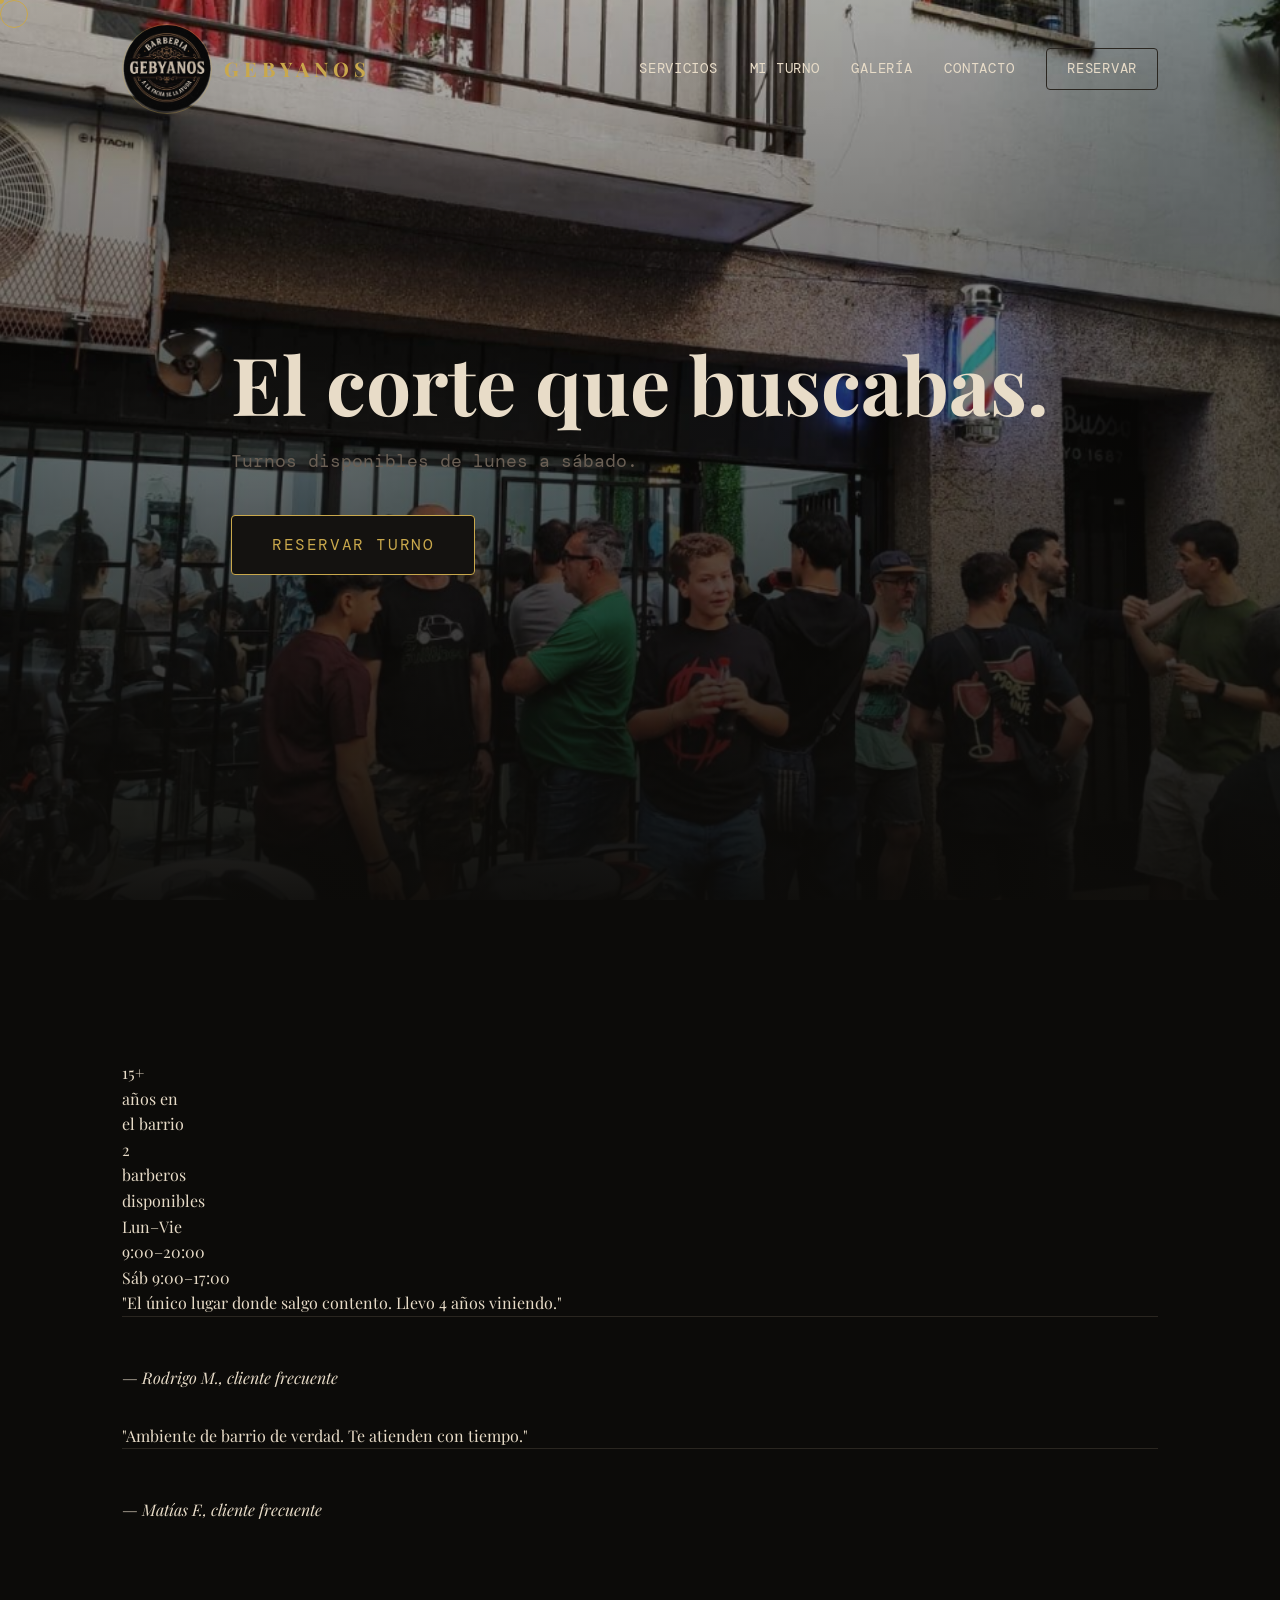
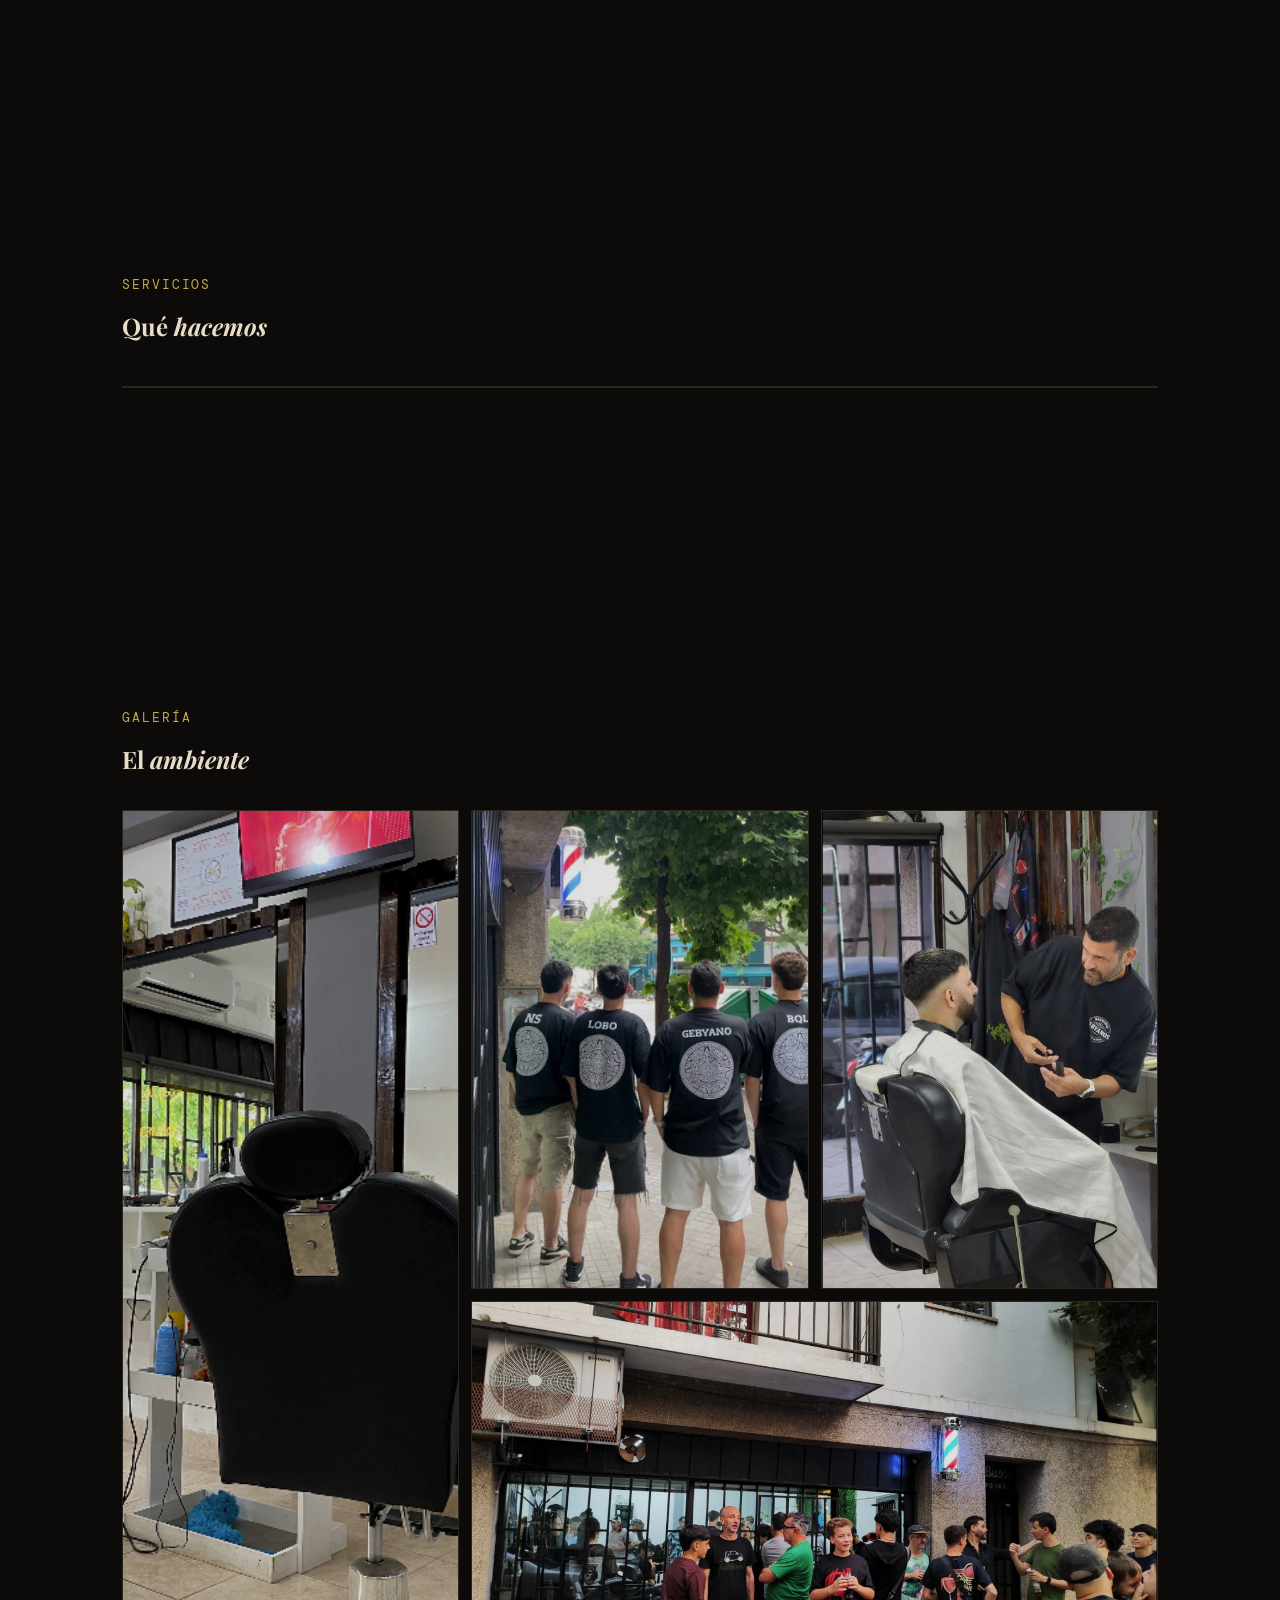
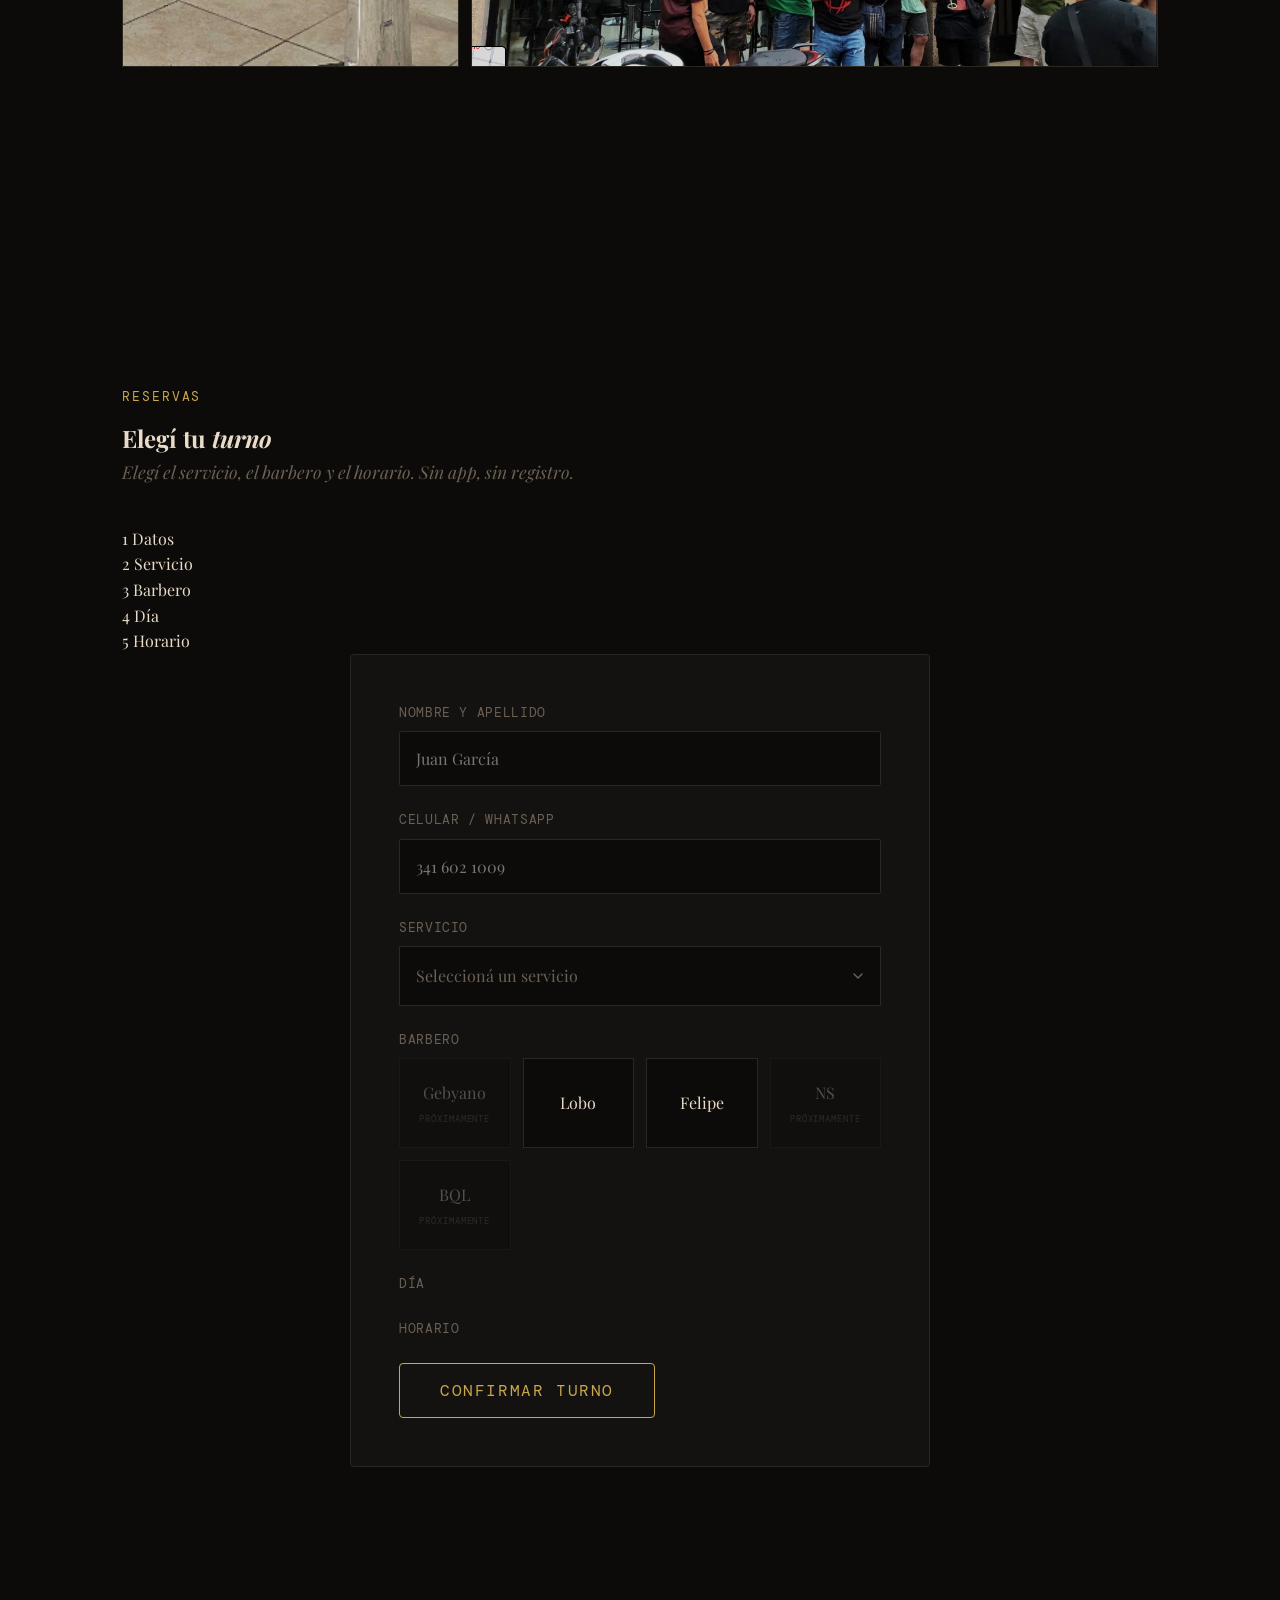
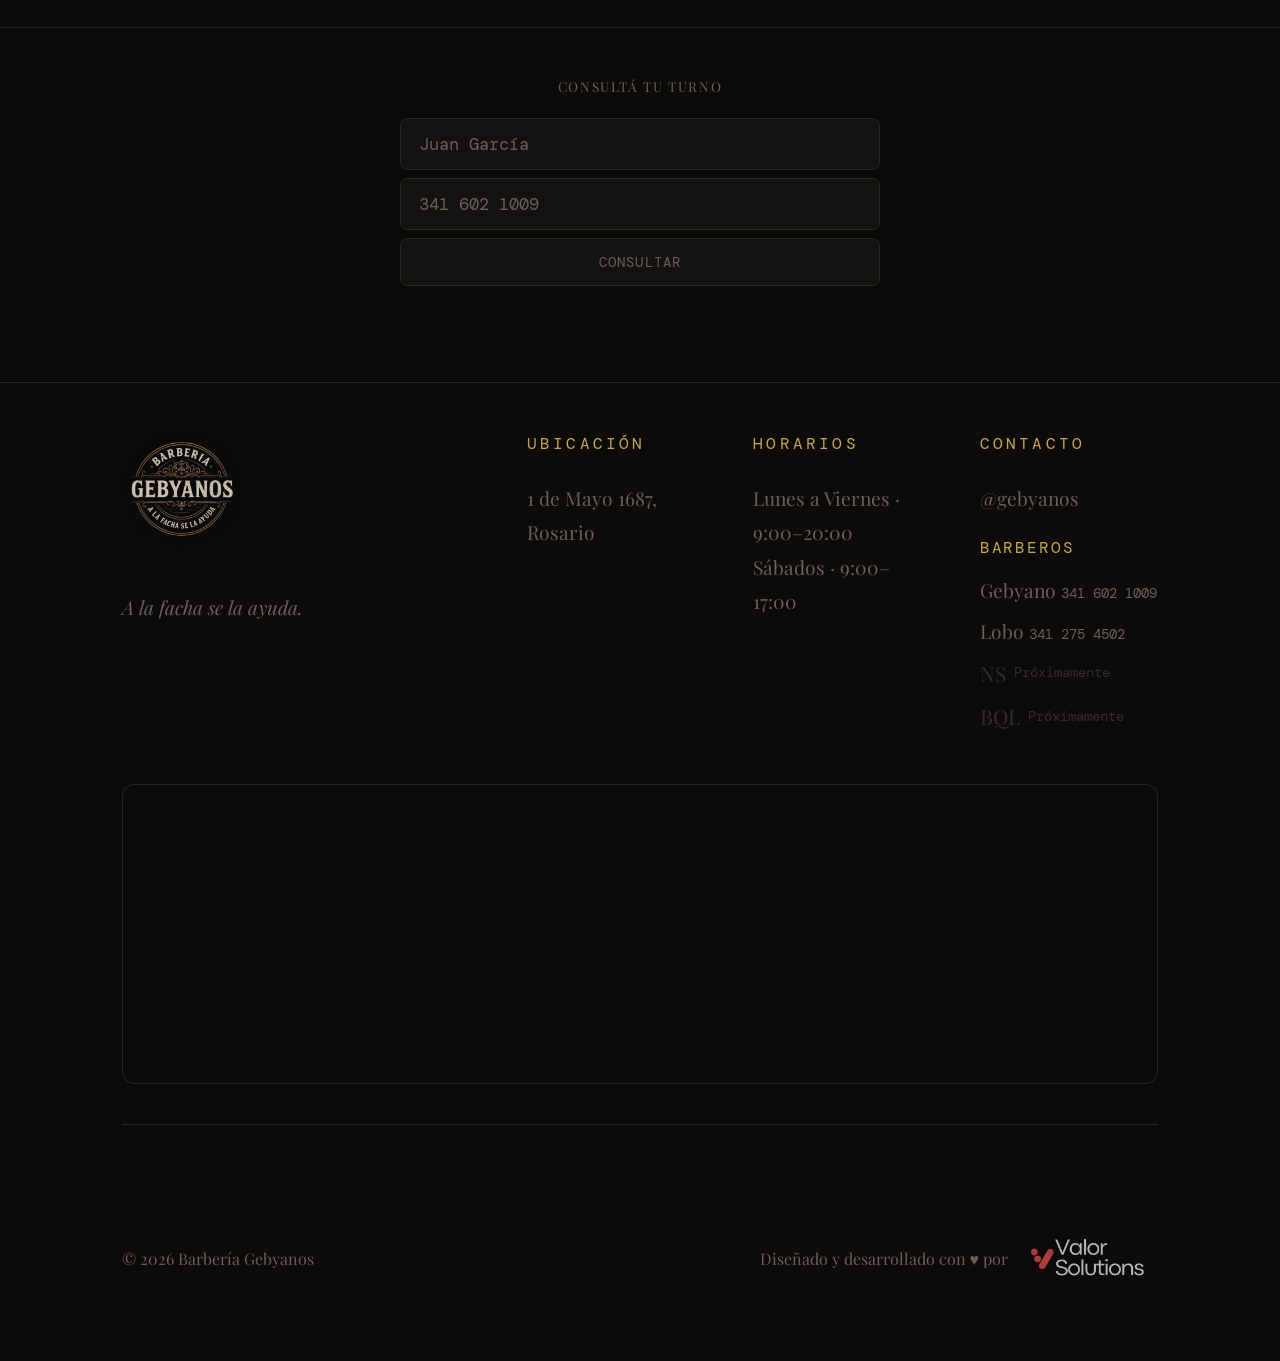
==== commit f9d565d1: "fix(html): accessibility — blockquote testimonials, aria-label stats, form steps roles, tooltip aria" ====
--- a/public/index.html
+++ b/public/index.html
@@ -60,30 +60,30 @@
         <section id="prueba-social">
             <div class="container">
                 <div class="stats-row reveal">
-                    <div class="stat-item">
+                    <div class="stat-item" aria-label="15 o más años en el barrio">
                         <div class="stat-number">15+</div>
                         <div class="stat-label">años en<br>el barrio</div>
                     </div>
                     <div class="stat-divider"></div>
-                    <div class="stat-item">
+                    <div class="stat-item" aria-label="2 barberos disponibles">
                         <div class="stat-number">2</div>
                         <div class="stat-label">barberos<br>disponibles</div>
                     </div>
                     <div class="stat-divider"></div>
-                    <div class="stat-item">
+                    <div class="stat-item" aria-label="Horarios: lunes a viernes 9 a 20, sábados 9 a 17">
                         <div class="stat-number">Lun–Vie</div>
                         <div class="stat-label">9:00–20:00<br>Sáb 9:00–17:00</div>
                     </div>
                 </div>
                 <div class="testimonios-grid reveal" style="transition-delay: 100ms;">
-                    <div class="testimonio-card">
+                    <blockquote class="testimonio-card">
                         <p class="testimonio-texto">"El único lugar donde salgo contento. Llevo 4 años viniendo."</p>
-                        <div class="testimonio-autor">— Rodrigo M., cliente frecuente</div>
-                    </div>
-                    <div class="testimonio-card">
+                        <footer class="testimonio-autor"><cite>— Rodrigo M., cliente frecuente</cite></footer>
+                    </blockquote>
+                    <blockquote class="testimonio-card">
                         <p class="testimonio-texto">"Ambiente de barrio de verdad. Te atienden con tiempo."</p>
-                        <div class="testimonio-autor">— Matías F., cliente frecuente</div>
-                    </div>
+                        <footer class="testimonio-autor"><cite>— Matías F., cliente frecuente</cite></footer>
+                    </blockquote>
                 </div>
             </div>
         </section>
@@ -132,24 +132,24 @@
                 <p class="reservar-sub reveal">Elegí el servicio, el barbero y el horario. Sin app, sin registro.
                 </p>
 
-                <div class="form-steps reveal" id="form-steps">
-                    <div class="form-step active" data-step="1">
+                <div class="form-steps reveal" id="form-steps" role="list" aria-label="Pasos del formulario">
+                    <div class="form-step active" data-step="1" role="listitem" aria-current="step">
                         <span class="step-num">1</span>
                         <span class="step-label">Datos</span>
                     </div>
-                    <div class="form-step" data-step="2">
+                    <div class="form-step" data-step="2" role="listitem">
                         <span class="step-num">2</span>
                         <span class="step-label">Servicio</span>
                     </div>
-                    <div class="form-step" data-step="3">
+                    <div class="form-step" data-step="3" role="listitem">
                         <span class="step-num">3</span>
                         <span class="step-label">Barbero</span>
                     </div>
-                    <div class="form-step" data-step="4">
+                    <div class="form-step" data-step="4" role="listitem">
                         <span class="step-num">4</span>
                         <span class="step-label">Día</span>
                     </div>
-                    <div class="form-step" data-step="5">
+                    <div class="form-step" data-step="5" role="listitem">
                         <span class="step-num">5</span>
                         <span class="step-label">Horario</span>
                     </div>
@@ -215,10 +215,10 @@
                         </div>
                     </div>
 
-                    <button type="submit" class="btn magnetic btn-incomplete" id="reserva-btn">
+                    <button type="submit" class="btn magnetic btn-incomplete" id="reserva-btn" aria-describedby="reserva-btn-tooltip">
                         Confirmar turno
                     </button>
-                    <div id="reserva-btn-tooltip" class="reserva-btn-tooltip" style="display:none;">
+                    <div id="reserva-btn-tooltip" class="reserva-btn-tooltip" role="tooltip" style="display:none;">
                         Completá los pasos anteriores para confirmar.
                     </div>
 
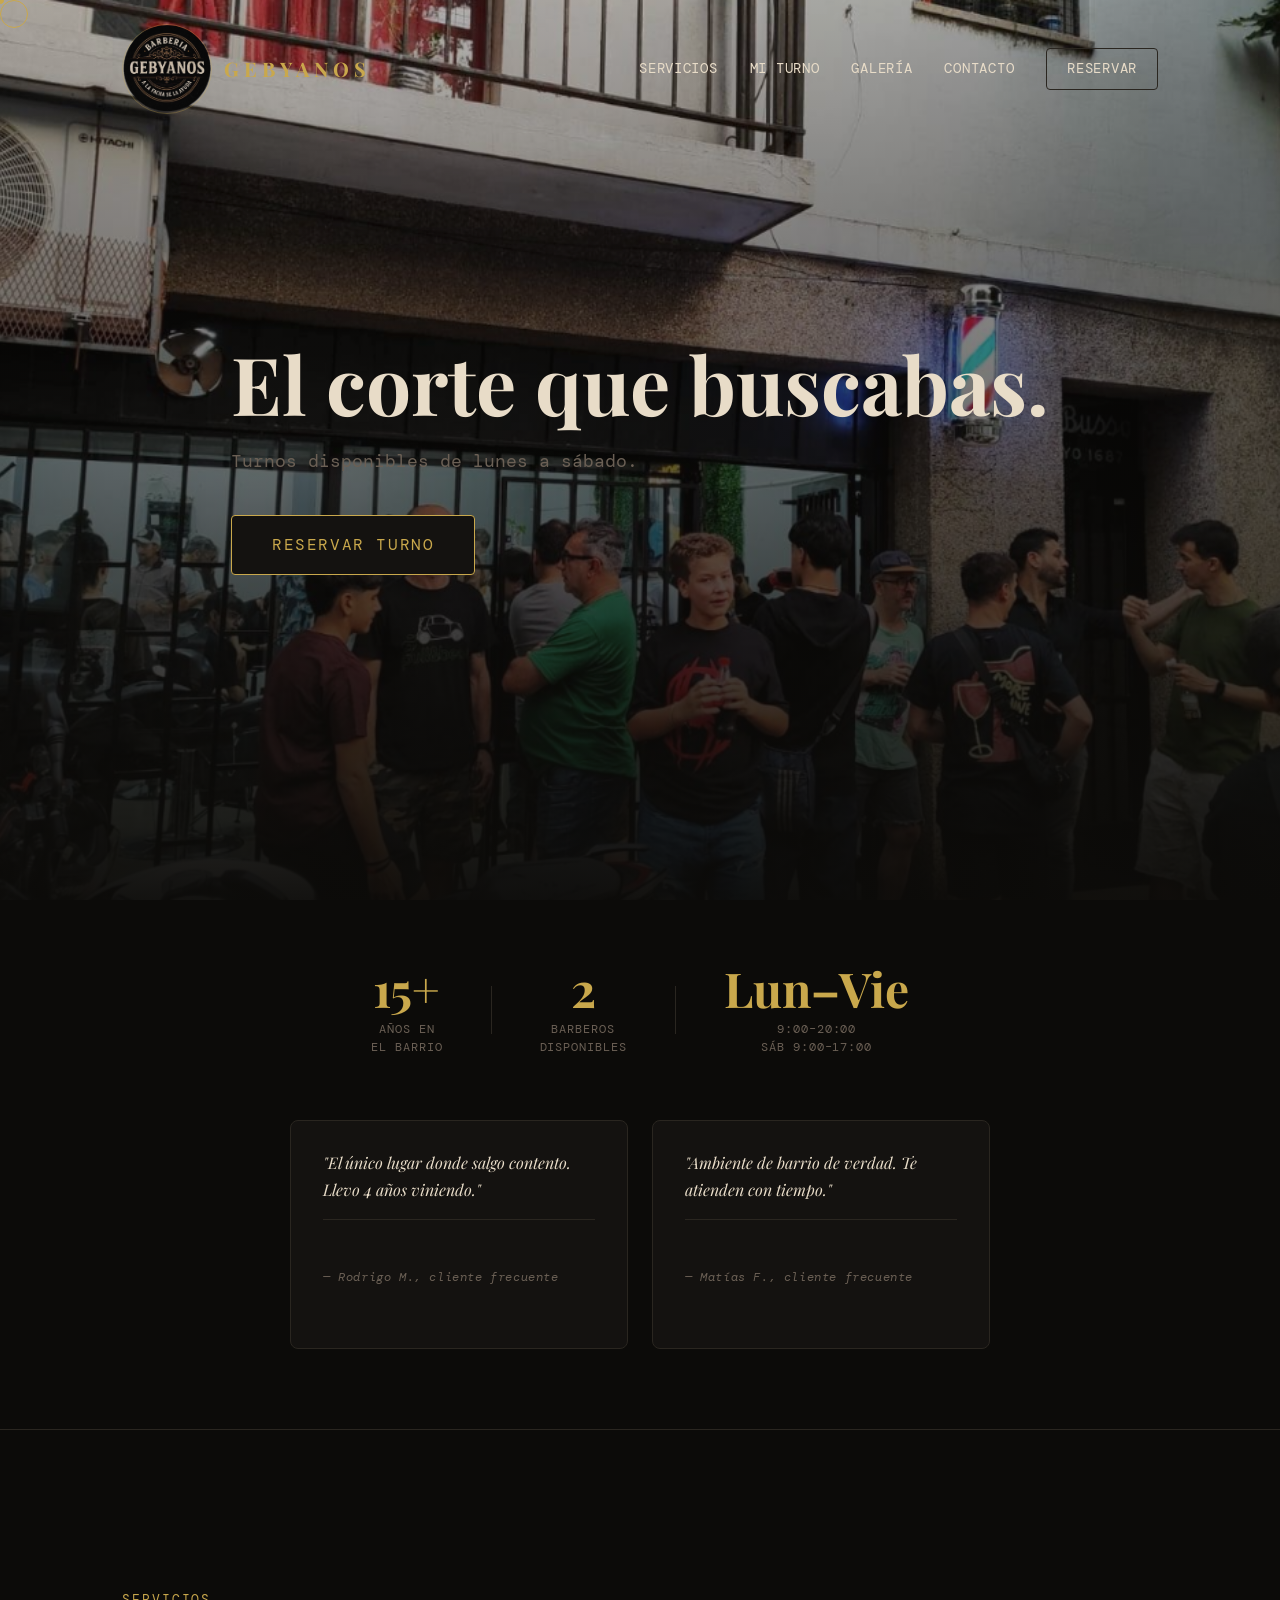
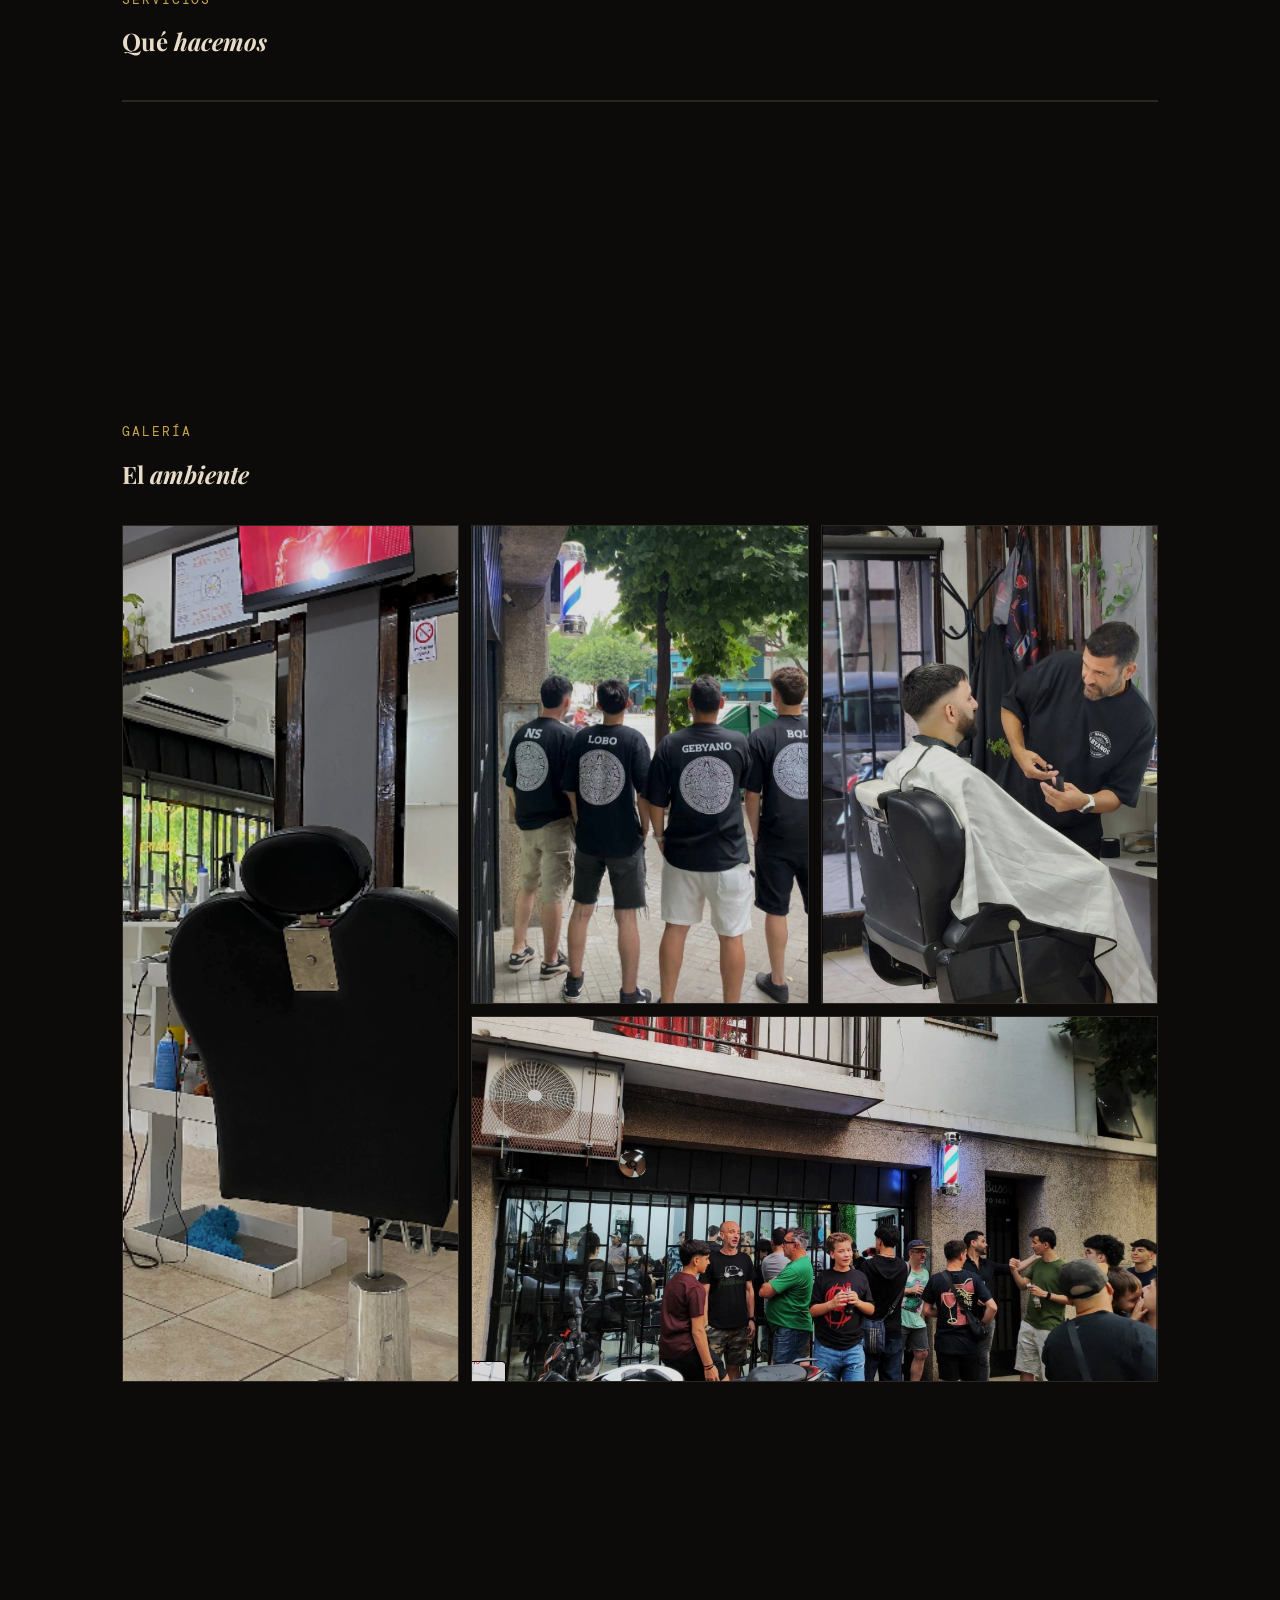
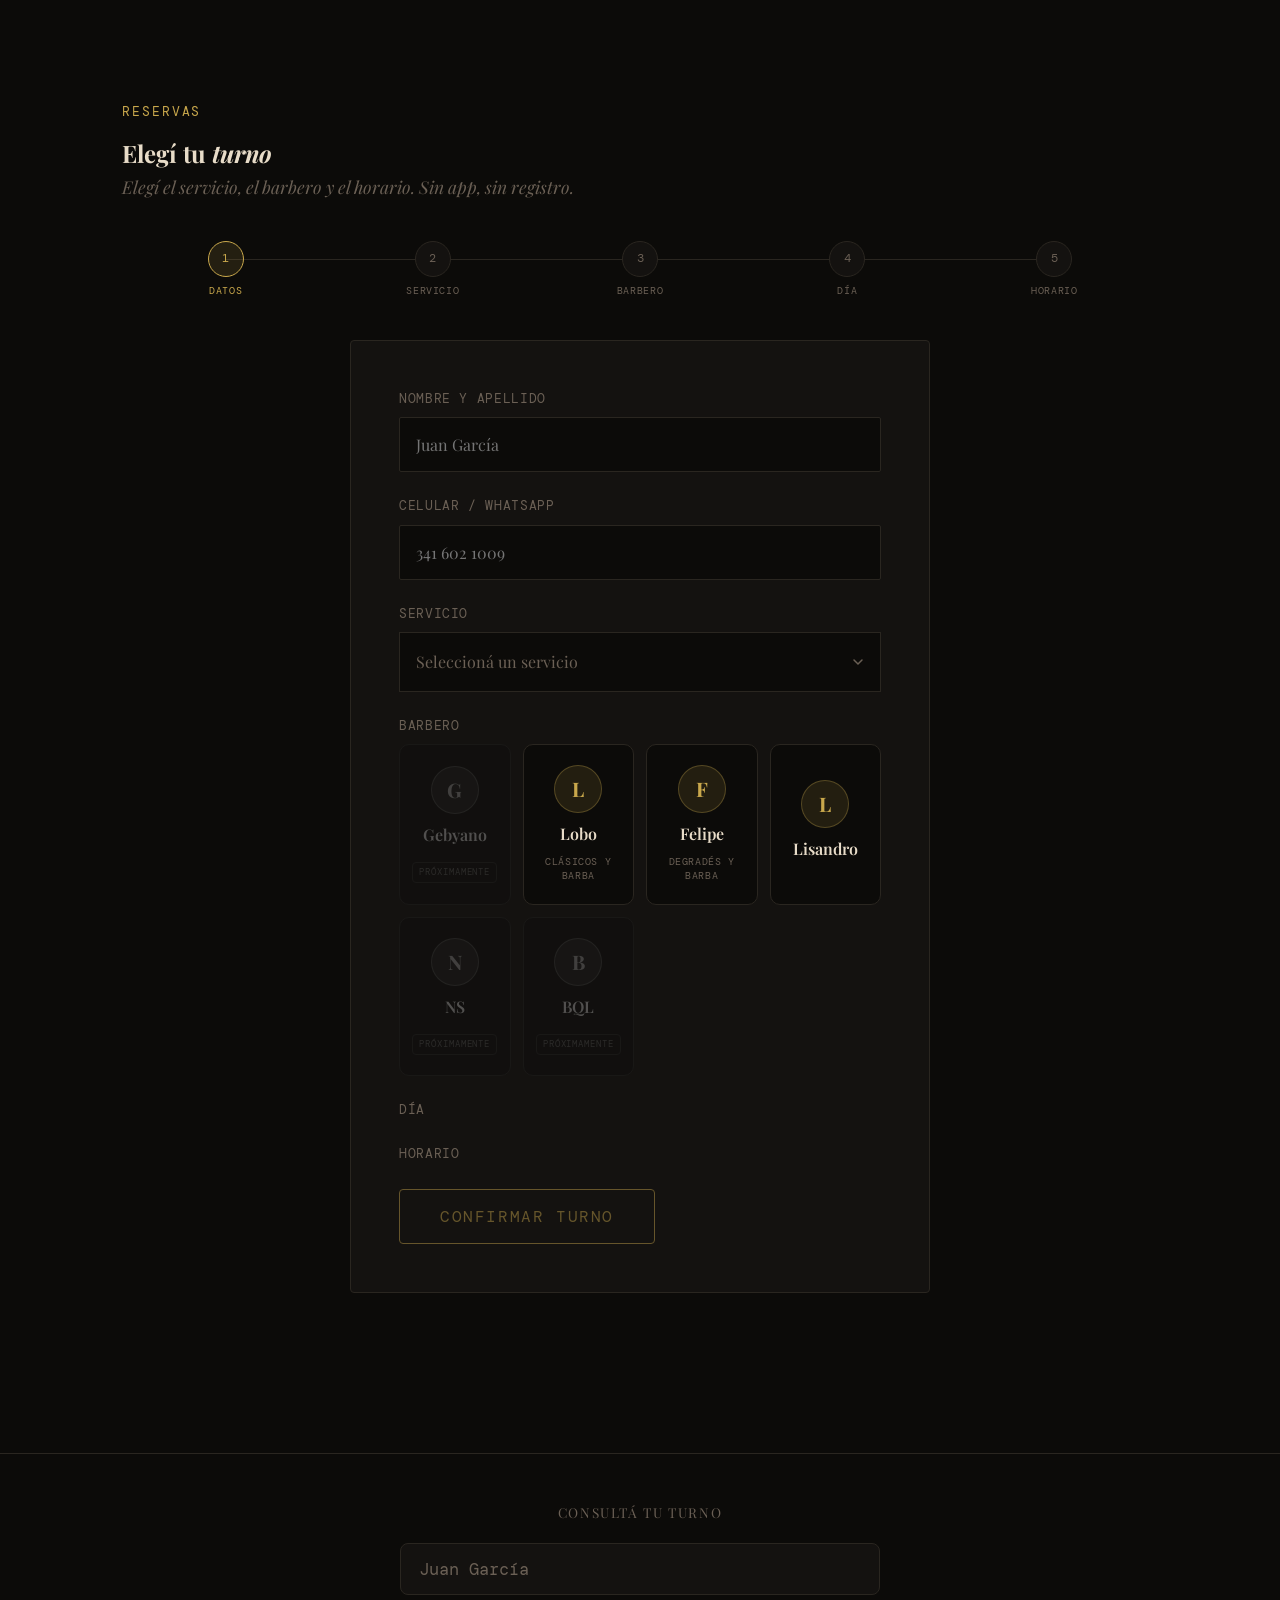
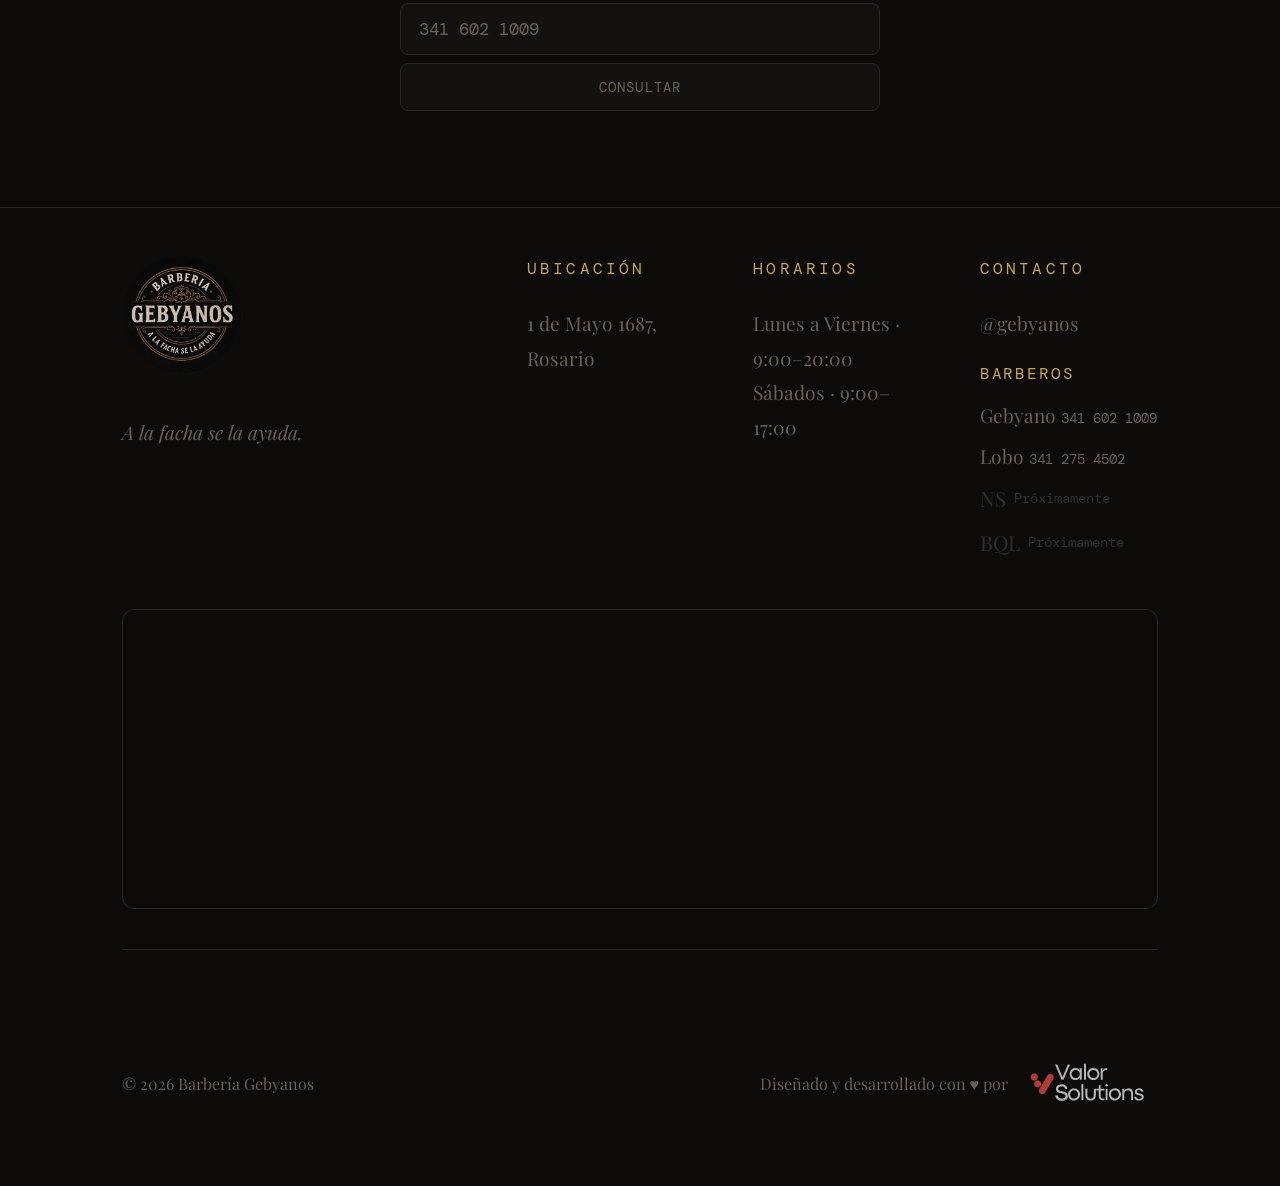
==== commit 19b13e5f: "fix: broken footer logo path" ====
--- a/public/index.html
+++ b/public/index.html
@@ -305,7 +305,7 @@
                 <span class="footer-credit">
                     Diseñado y desarrollado con ♥ por
                     <a href="https://valor-solutions.pages.dev" target="_blank">
-                        <img src="img/Valor Solutions-blanca.png" alt="Valor Solutions" class="footer-vs-logo">
+                        <img src="img/ValorSolutions-blanca.svg" alt="Valor Solutions" class="footer-vs-logo">
                     </a>
                 </span>
             </div>
--- a/public/css/style.css
+++ b/public/css/style.css
@@ -1314,4 +1314,319 @@
 .footer-barbero-muted {
   opacity: 0.4;
   cursor: default;
+}
+
+/* ── Social Proof ──────────────────────────────────────────── */
+#prueba-social {
+  padding: 4rem 0 5rem;
+  border-bottom: 1px solid var(--border);
+}
+
+.stats-row {
+  display: flex;
+  align-items: center;
+  justify-content: center;
+  gap: 0;
+  margin-bottom: 4rem;
+  flex-wrap: wrap;
+}
+
+.stat-item {
+  text-align: center;
+  padding: 0 3rem;
+}
+
+.stat-number {
+  font-family: var(--font-serif);
+  font-size: clamp(2rem, 5vw, 3rem);
+  font-weight: 700;
+  color: var(--gold);
+  line-height: 1;
+  margin-bottom: 0.5rem;
+}
+
+.stat-label {
+  font-family: var(--font-mono);
+  font-size: 0.75rem;
+  color: var(--muted);
+  text-transform: uppercase;
+  letter-spacing: 0.08em;
+  line-height: 1.5;
+}
+
+.stat-divider {
+  width: 1px;
+  height: 3rem;
+  background: var(--border);
+  flex-shrink: 0;
+}
+
+.testimonios-grid {
+  display: grid;
+  grid-template-columns: repeat(auto-fit, minmax(280px, 1fr));
+  gap: 1.5rem;
+  max-width: 700px;
+  margin: 0 auto;
+}
+
+.testimonio-card {
+  background: var(--surface);
+  border: 1px solid var(--border);
+  border-radius: 8px;
+  padding: 1.75rem 2rem;
+  margin: 0;
+}
+
+.testimonio-texto {
+  font-family: var(--font-serif);
+  font-style: italic;
+  font-size: 1rem;
+  color: var(--text);
+  line-height: 1.7;
+  margin-bottom: 1rem;
+}
+
+.testimonio-autor {
+  font-family: var(--font-mono);
+  font-size: 0.75rem;
+  color: var(--muted);
+  letter-spacing: 0.05em;
+}
+
+@media (max-width: 600px) {
+  .stat-item {
+    padding: 0 1.5rem;
+  }
+  .stat-divider {
+    height: 2rem;
+  }
+}
+
+/* ── Barbero Cards — Avatar + Specialty ────────────────────── */
+.barberos-grid {
+  display: grid;
+  grid-template-columns: repeat(auto-fit, minmax(120px, 1fr));
+  gap: 1rem;
+}
+
+.barbero-card {
+  background: var(--surface);
+  border: 1px solid var(--border);
+  border-radius: 10px;
+  padding: 1.25rem 1rem;
+  text-align: center;
+  cursor: pointer;
+  transition: var(--transition);
+  display: flex;
+  flex-direction: column;
+  align-items: center;
+  gap: 0.5rem;
+}
+
+.barbero-card:hover:not(.barbero-no-disponible) {
+  border-color: var(--gold);
+}
+
+.barbero-card.selected {
+  border-color: var(--gold);
+  background: rgba(201, 168, 76, 0.07);
+}
+
+.barbero-card.barbero-no-disponible {
+  opacity: 0.4;
+  pointer-events: none;
+  cursor: default;
+}
+
+.barbero-avatar {
+  width: 48px;
+  height: 48px;
+  border-radius: 50%;
+  background: rgba(201, 168, 76, 0.12);
+  border: 1px solid rgba(201, 168, 76, 0.3);
+  display: flex;
+  align-items: center;
+  justify-content: center;
+  font-family: var(--font-serif);
+  font-size: 1.25rem;
+  font-weight: 700;
+  color: var(--gold);
+  line-height: 1;
+}
+
+.barbero-nombre {
+  font-family: var(--font-serif);
+  font-size: 0.95rem;
+  color: var(--text);
+  font-weight: 600;
+}
+
+.barbero-especialidad {
+  font-family: var(--font-mono);
+  font-size: 0.65rem;
+  color: var(--muted);
+  text-transform: uppercase;
+  letter-spacing: 0.06em;
+  line-height: 1.4;
+}
+
+.barbero-badge {
+  font-family: var(--font-mono);
+  font-size: 0.6rem;
+  color: var(--muted);
+  text-transform: uppercase;
+  letter-spacing: 0.05em;
+  border: 1px solid var(--border);
+  border-radius: 4px;
+  padding: 0.15rem 0.4rem;
+}
+
+/* ── Form Steps Progress ───────────────────────────────────── */
+.form-steps {
+  display: flex;
+  align-items: center;
+  justify-content: center;
+  gap: 0;
+  margin-bottom: 2.5rem;
+  position: relative;
+}
+
+.form-steps::before {
+  content: '';
+  position: absolute;
+  top: 18px;
+  left: 10%;
+  right: 10%;
+  height: 1px;
+  background: var(--border);
+  z-index: 0;
+}
+
+.form-step {
+  display: flex;
+  flex-direction: column;
+  align-items: center;
+  gap: 0.4rem;
+  flex: 1;
+  position: relative;
+  z-index: 1;
+}
+
+.step-num {
+  width: 36px;
+  height: 36px;
+  border-radius: 50%;
+  background: var(--surface);
+  border: 1px solid var(--border);
+  display: flex;
+  align-items: center;
+  justify-content: center;
+  font-family: var(--font-mono);
+  font-size: 0.75rem;
+  color: var(--muted);
+  transition: var(--transition);
+}
+
+.step-label {
+  font-family: var(--font-mono);
+  font-size: 0.65rem;
+  color: var(--muted);
+  text-transform: uppercase;
+  letter-spacing: 0.06em;
+  transition: color 0.3s ease;
+}
+
+.form-step.active .step-num {
+  background: rgba(201, 168, 76, 0.12);
+  border-color: var(--gold);
+  color: var(--gold);
+}
+
+.form-step.active .step-label {
+  color: var(--gold);
+}
+
+.form-step.completed .step-num {
+  background: rgba(201, 168, 76, 0.08);
+  border-color: rgba(201, 168, 76, 0.4);
+  color: rgba(201, 168, 76, 0.6);
+}
+
+.form-step.completed .step-num::before {
+  content: '✓';
+  font-size: 0.8rem;
+}
+
+.form-step.completed .step-num {
+  font-size: 0;
+}
+
+.form-step.completed .step-label {
+  color: rgba(201, 168, 76, 0.5);
+}
+
+@media (max-width: 500px) {
+  .step-label {
+    display: none;
+  }
+  .form-steps::before {
+    left: 5%;
+    right: 5%;
+  }
+}
+
+/* ── Slots Fallback ────────────────────────────────────────── */
+.slots-fallback {
+  padding: 1.5rem;
+  background: var(--surface);
+  border: 1px solid var(--border);
+  border-radius: 8px;
+  text-align: center;
+}
+
+.slots-fallback p {
+  font-family: var(--font-mono);
+  font-size: 0.8rem;
+  color: var(--muted);
+  margin-bottom: 1rem;
+}
+
+.btn-slots-fallback {
+  display: inline-block;
+  font-family: var(--font-mono);
+  font-size: 0.8rem;
+  color: var(--gold);
+  border: 1px solid var(--gold);
+  border-radius: 6px;
+  padding: 0.6rem 1.25rem;
+  text-decoration: none;
+  transition: var(--transition);
+}
+
+.btn-slots-fallback:hover {
+  background: rgba(201, 168, 76, 0.1);
+}
+
+/* ── Submit button incomplete state ───────────────────────── */
+#reserva-btn.btn-incomplete {
+  opacity: 0.45;
+  cursor: not-allowed;
+}
+
+.reserva-btn-tooltip {
+  font-family: var(--font-mono);
+  font-size: 0.75rem;
+  color: var(--muted);
+  text-align: center;
+  margin-top: 0.75rem;
+  padding: 0.5rem;
+  border: 1px solid var(--border);
+  border-radius: 6px;
+  background: var(--surface);
+  animation: fadeIn 0.2s ease;
+}
+
+@keyframes fadeIn {
+  from { opacity: 0; transform: translateY(-4px); }
+  to   { opacity: 1; transform: translateY(0); }
 }
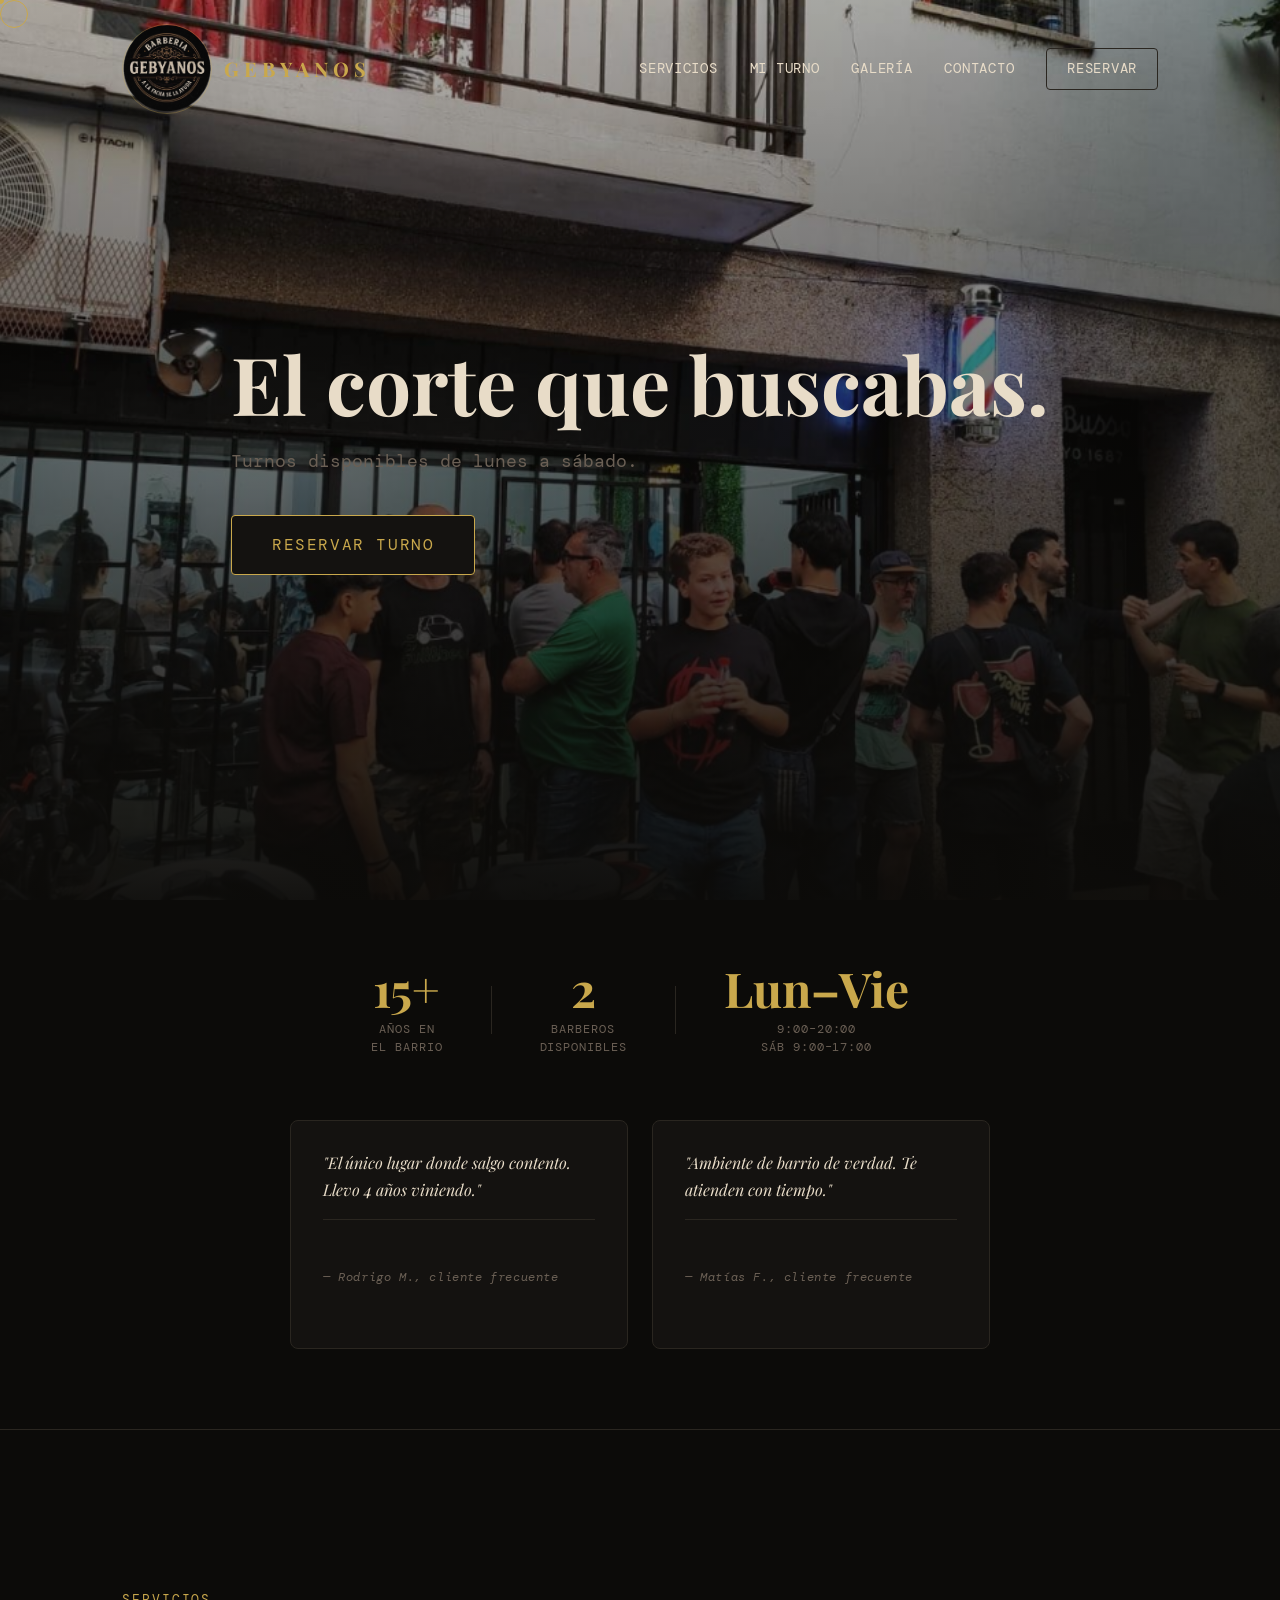
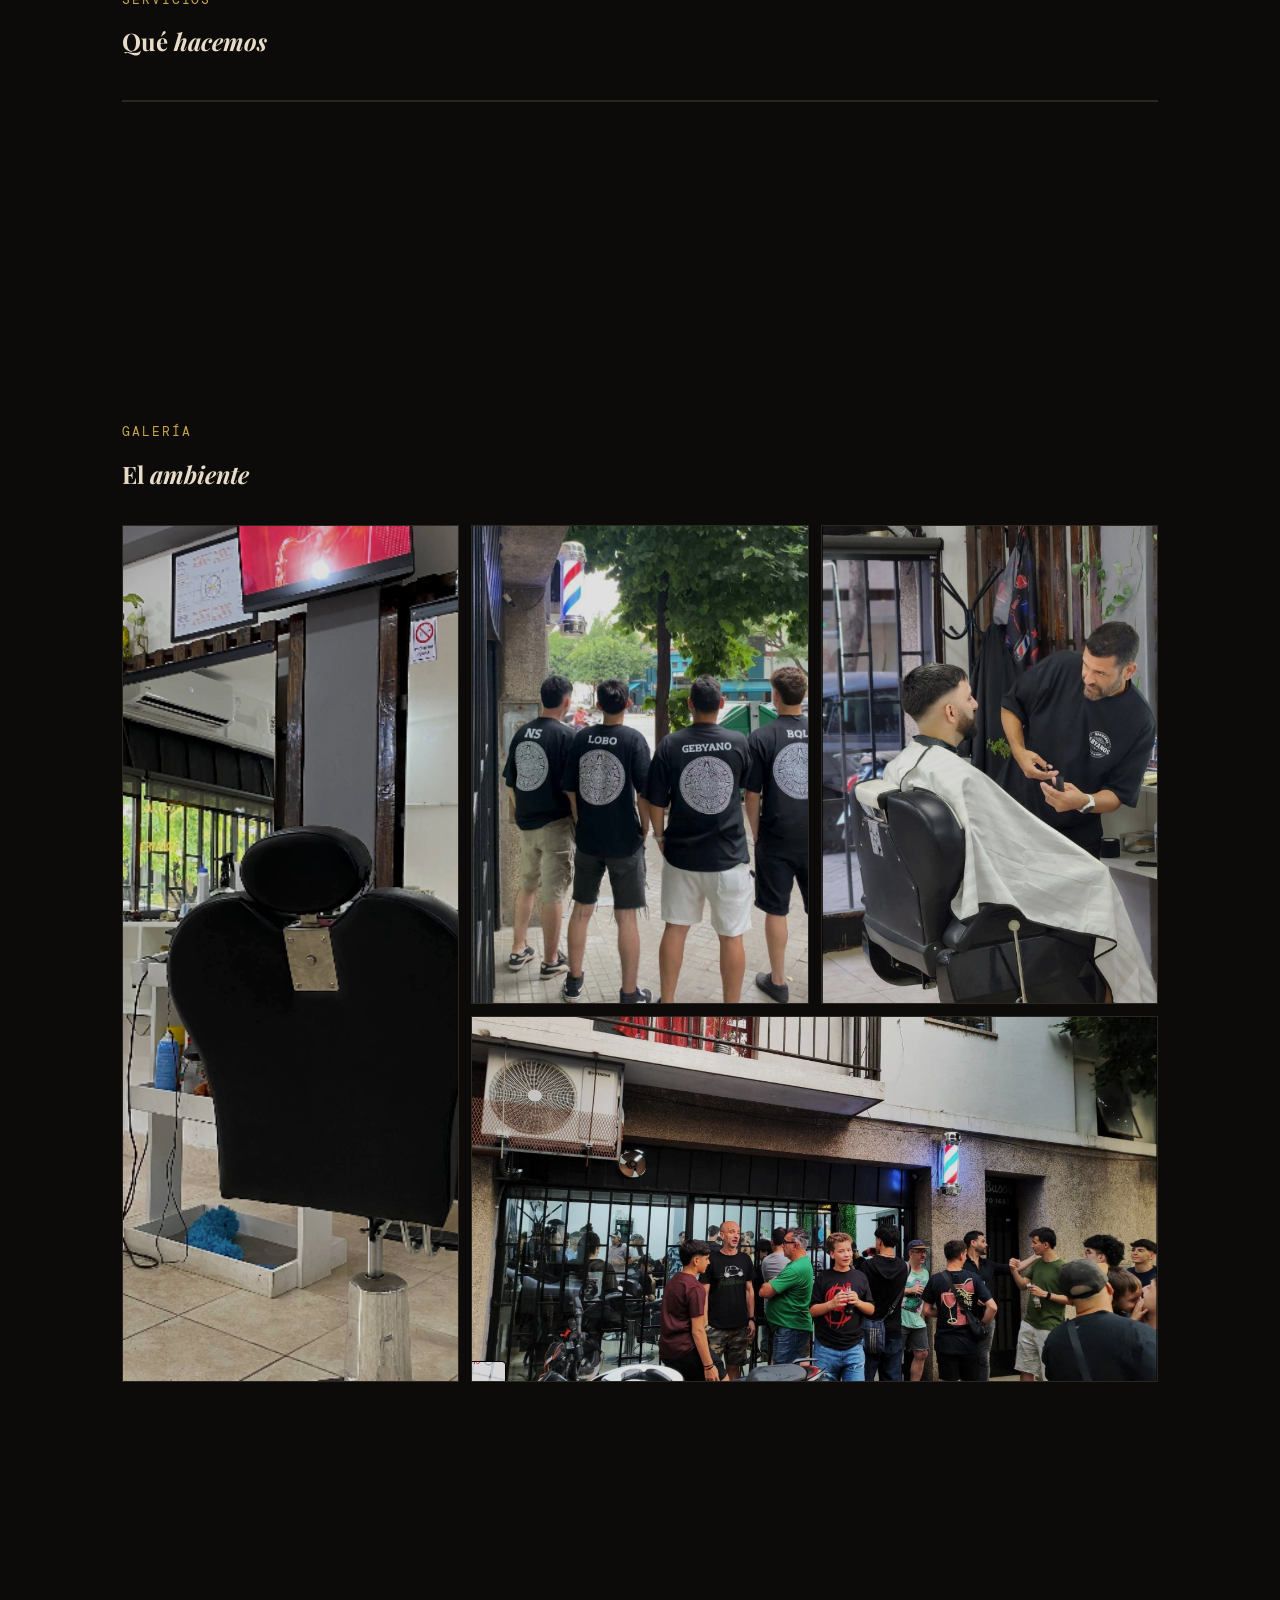
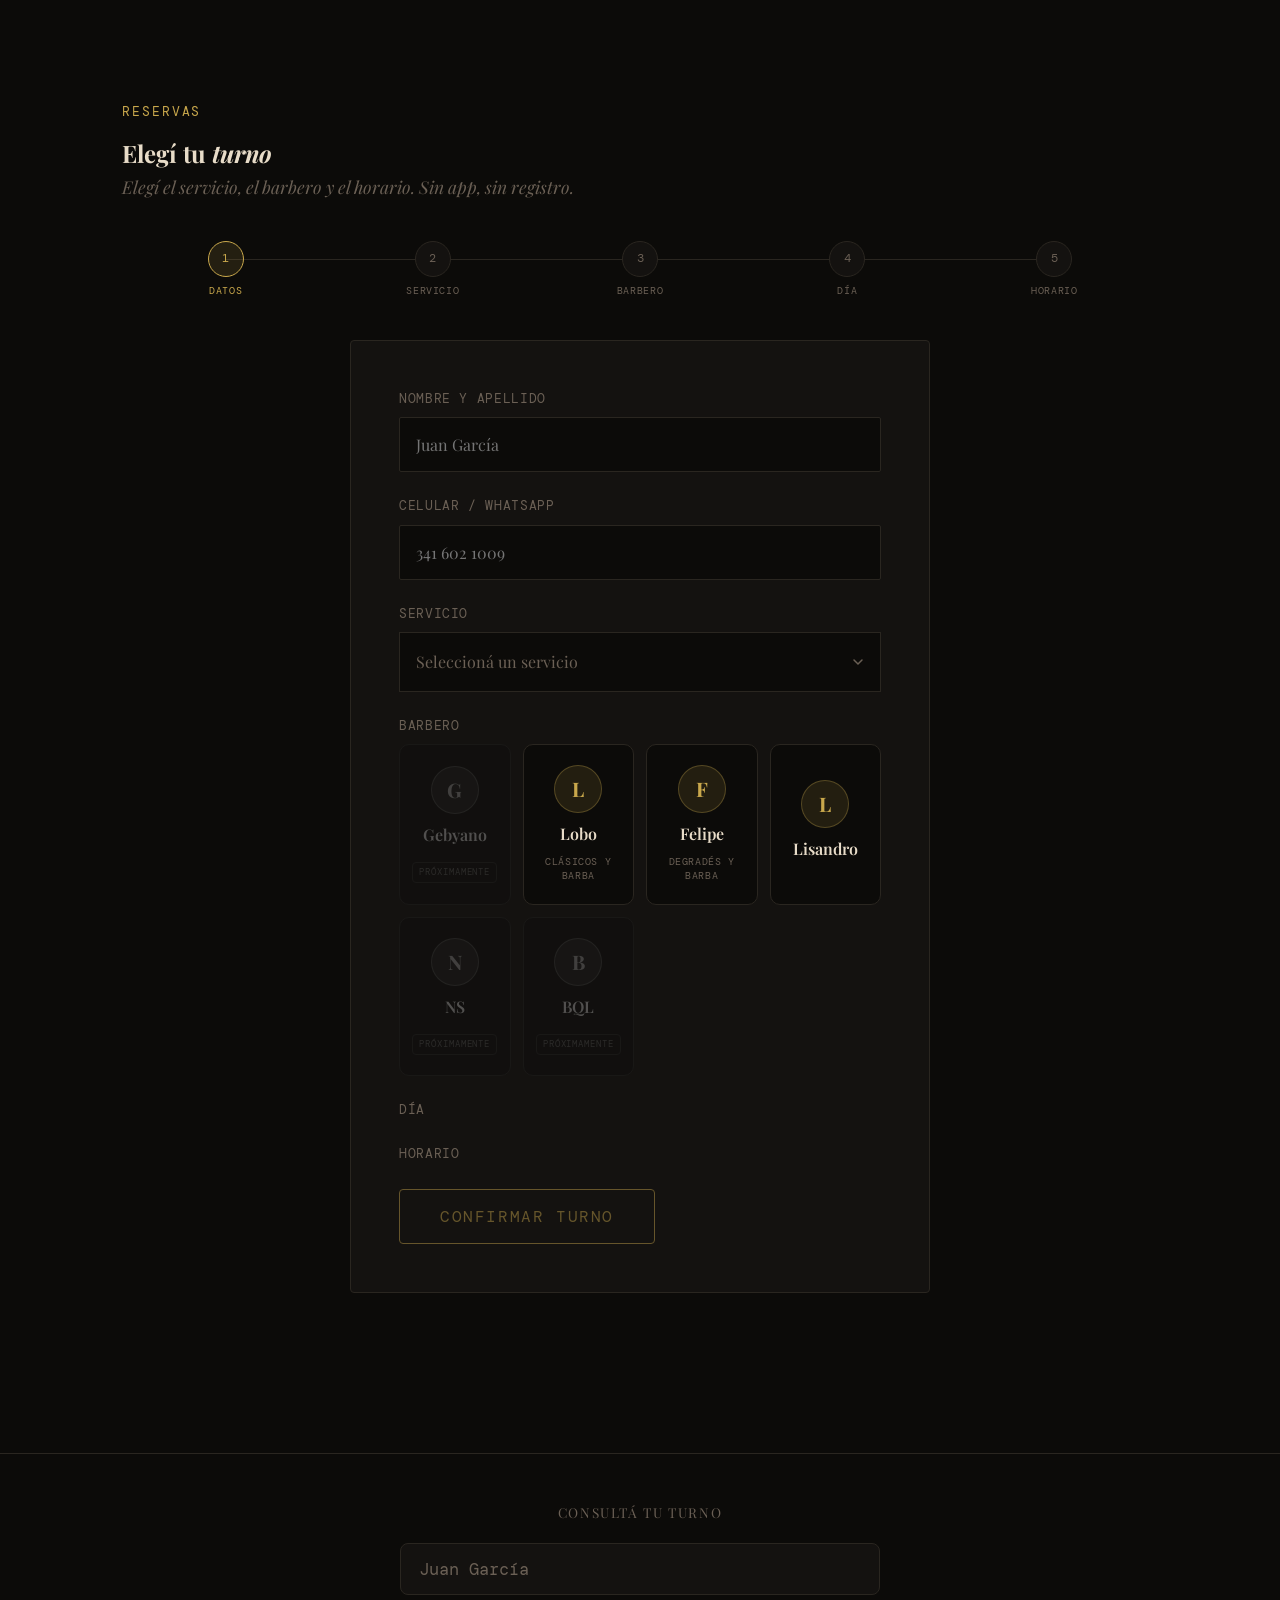
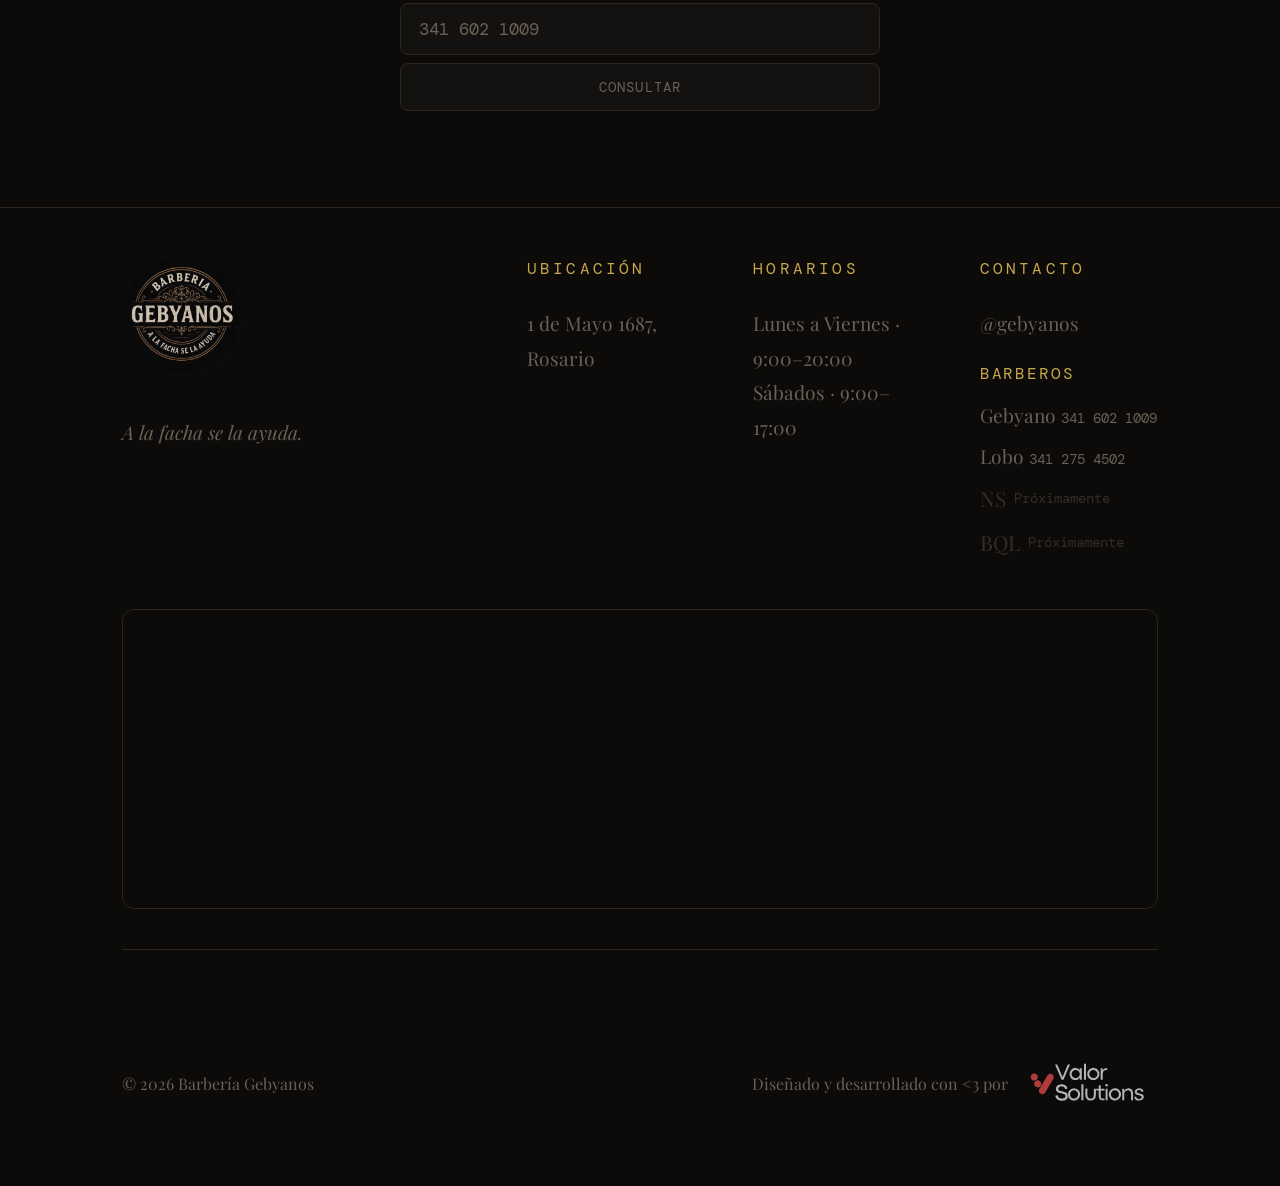
==== commit 4e0ca4b2: "fix(footer): correct broken Valor Solutions logo path" ====
--- a/public/index.html
+++ b/public/index.html
@@ -159,36 +159,39 @@
 
                     <div class="form-group">
                         <label>Nombre y apellido</label>
-                        <input type="text" id="reserva-nombre" placeholder="Juan García" autocomplete="off"
-                            required>
+                        <input type="text" id="reserva-nombre" placeholder="Juan García" autocomplete="off" required>
                     </div>
 
                     <div class="form-group">
                         <label>Celular / WhatsApp</label>
-                        <input type="tel" id="reserva-telefono" placeholder="341 602 1009" autocomplete="tel"
-                            required>
+                        <input type="tel" id="reserva-telefono" placeholder="341 602 1009" autocomplete="tel" required>
                     </div>
 
                     <div class="form-group">
                         <label>Servicio</label>
                         <div class="custom-select" id="custom-select-servicio">
-                            <div class="custom-select-trigger" role="button" tabindex="0"
-                                 aria-haspopup="listbox" aria-expanded="false"
-                                 aria-controls="select-servicio-dropdown">
+                            <div class="custom-select-trigger" role="button" tabindex="0" aria-haspopup="listbox"
+                                aria-expanded="false" aria-controls="select-servicio-dropdown">
                                 <span id="select-servicio-display">Seleccioná un servicio</span>
                                 <svg width="12" height="12" viewBox="0 0 12 12" fill="none" aria-hidden="true">
                                     <path d="M2 4l4 4 4-4" stroke="currentColor" stroke-width="1.5"
                                         stroke-linecap="round" />
                                 </svg>
                             </div>
-                            <div class="custom-select-dropdown" role="listbox"
-                                 id="select-servicio-dropdown" aria-label="Servicio">
-                                <div class="select-option" role="option" aria-selected="false" data-value="Corte">Corte</div>
-                                <div class="select-option" role="option" aria-selected="false" data-value="Corte + Barba">Corte + Barba</div>
-                                <div class="select-option" role="option" aria-selected="false" data-value="Barba">Barba</div>
-                                <div class="select-option" role="option" aria-selected="false" data-value="Afeitado">Afeitado</div>
-                                <div class="select-option" role="option" aria-selected="false" data-value="Niños 10-13 años">Niños 10–13 años</div>
-                                <div class="select-option" role="option" aria-selected="false" data-value="Niños 0-9 años">Niños 0–9 años</div>
+                            <div class="custom-select-dropdown" role="listbox" id="select-servicio-dropdown"
+                                aria-label="Servicio">
+                                <div class="select-option" role="option" aria-selected="false" data-value="Corte">Corte
+                                </div>
+                                <div class="select-option" role="option" aria-selected="false"
+                                    data-value="Corte + Barba">Corte + Barba</div>
+                                <div class="select-option" role="option" aria-selected="false" data-value="Barba">Barba
+                                </div>
+                                <div class="select-option" role="option" aria-selected="false" data-value="Afeitado">
+                                    Afeitado</div>
+                                <div class="select-option" role="option" aria-selected="false"
+                                    data-value="Niños 10-13 años">Niños 10–13 años</div>
+                                <div class="select-option" role="option" aria-selected="false"
+                                    data-value="Niños 0-9 años">Niños 0–9 años</div>
                             </div>
                         </div>
                         <input type="hidden" name="servicio" id="servicio-value" required>
@@ -201,21 +204,25 @@
 
                     <div class="form-group" id="day-picker-wrapper">
                         <label id="day-picker-label">Día</label>
-                        <div id="day-picker" aria-live="polite" aria-labelledby="day-picker-label" style="display:none;"></div>
+                        <div id="day-picker" aria-live="polite" aria-labelledby="day-picker-label"
+                            style="display:none;"></div>
                     </div>
 
                     <div class="form-group" id="slot-picker-wrapper">
                         <label id="slot-picker-label">Horario</label>
-                        <div id="slot-picker" aria-live="polite" aria-labelledby="slot-picker-label" style="display:none;"></div>
+                        <div id="slot-picker" aria-live="polite" aria-labelledby="slot-picker-label"
+                            style="display:none;"></div>
                         <div id="slots-fallback" class="slots-fallback" style="display:none;">
                             <p>No pudimos cargar los horarios disponibles.</p>
-                            <a id="slots-fallback-wa" href="#" target="_blank" rel="noopener" class="btn-slots-fallback">
+                            <a id="slots-fallback-wa" href="#" target="_blank" rel="noopener"
+                                class="btn-slots-fallback">
                                 Escribinos por WhatsApp →
                             </a>
                         </div>
                     </div>
 
-                    <button type="submit" class="btn magnetic btn-incomplete" id="reserva-btn" aria-describedby="reserva-btn-tooltip">
+                    <button type="submit" class="btn magnetic btn-incomplete" id="reserva-btn"
+                        aria-describedby="reserva-btn-tooltip">
                         Confirmar turno
                     </button>
                     <div id="reserva-btn-tooltip" class="reserva-btn-tooltip" role="tooltip" style="display:none;">
@@ -226,35 +233,40 @@
 
                 <!-- ── Pantalla de confirmación ── -->
                 <div id="reserva-confirmacion" style="display:none">
-                  <div class="confirm-wrap">
-                    <div class="confirm-icon">✓</div>
-                    <h3 class="confirm-title">Turno confirmado</h3>
-                    <div class="confirm-details" id="confirm-details"></div>
-                    <div class="confirm-actions">
-                      <a id="btn-gcal" href="#" target="_blank" rel="noopener" class="btn-confirm-cal">
-                        <svg viewBox="0 0 24 24" fill="none" stroke="currentColor" stroke-width="1.5"><rect x="3" y="4" width="18" height="18" rx="2"/><line x1="16" y1="2" x2="16" y2="6"/><line x1="8" y1="2" x2="8" y2="6"/><line x1="3" y1="10" x2="21" y2="10"/></svg>
-                        Agregar al calendario
-                      </a>
-                      <button class="btn-confirm-new" id="btn-nueva-reserva">Hacer otra reserva</button>
-                    </div>
-                  </div>
+                    <div class="confirm-wrap">
+                        <div class="confirm-icon">✓</div>
+                        <h3 class="confirm-title">Turno confirmado</h3>
+                        <div class="confirm-details" id="confirm-details"></div>
+                        <div class="confirm-actions">
+                            <a id="btn-gcal" href="#" target="_blank" rel="noopener" class="btn-confirm-cal">
+                                <svg viewBox="0 0 24 24" fill="none" stroke="currentColor" stroke-width="1.5">
+                                    <rect x="3" y="4" width="18" height="18" rx="2" />
+                                    <line x1="16" y1="2" x2="16" y2="6" />
+                                    <line x1="8" y1="2" x2="8" y2="6" />
+                                    <line x1="3" y1="10" x2="21" y2="10" />
+                                </svg>
+                                Agregar al calendario
+                            </a>
+                            <button class="btn-confirm-new" id="btn-nueva-reserva">Hacer otra reserva</button>
+                        </div>
+                    </div>
                 </div>
             </div>
         </section>
 
         <!-- ── Consultar mi turno ── -->
         <section id="mi-turno">
-          <div class="container">
-            <div class="mi-turno-wrap">
-              <div class="mi-turno-label">Consultá tu turno</div>
-              <div class="mi-turno-form">
-                <input type="text" id="mi-turno-nombre" placeholder="Juan García" autocomplete="off">
-                <input type="tel" id="mi-turno-tel" placeholder="341 602 1009" autocomplete="tel">
-                <button id="mi-turno-btn">Consultar</button>
-              </div>
-              <div id="mi-turno-result"></div>
-            </div>
-          </div>
+            <div class="container">
+                <div class="mi-turno-wrap">
+                    <div class="mi-turno-label">Consultá tu turno</div>
+                    <div class="mi-turno-form">
+                        <input type="text" id="mi-turno-nombre" placeholder="Juan García" autocomplete="off">
+                        <input type="tel" id="mi-turno-tel" placeholder="341 602 1009" autocomplete="tel">
+                        <button id="mi-turno-btn">Consultar</button>
+                    </div>
+                    <div id="mi-turno-result"></div>
+                </div>
+            </div>
         </section>
 
     </main>
@@ -292,21 +304,17 @@
                 </div>
             </div>
             <div class="footer-map">
-                <iframe
-                    src="https://maps.google.com/maps?q=1+de+Mayo+1687,+Rosario,+Santa+Fe,+Argentina&output=embed"
-                    loading="lazy"
-                    allowfullscreen
-                    referrerpolicy="no-referrer-when-downgrade"
+                <iframe src="https://maps.google.com/maps?q=1+de+Mayo+1687,+Rosario,+Santa+Fe,+Argentina&output=embed"
+                    loading="lazy" allowfullscreen referrerpolicy="no-referrer-when-downgrade"
                     title="Ubicación Barbería Gebyanos">
                 </iframe>
             </div>
             <div class="footer-bottom">
                 <p>© 2026 Barbería Gebyanos</p>
                 <span class="footer-credit">
-                    Diseñado y desarrollado con ♥ por
-                    <a href="https://valor-solutions.pages.dev" target="_blank">
+                    Diseñado y desarrollado con <3 por <a href="https://valor-solutions.pages.dev" target="_blank">
                         <img src="img/ValorSolutions-blanca.svg" alt="Valor Solutions" class="footer-vs-logo">
-                    </a>
+                        </a>
                 </span>
             </div>
         </div>
